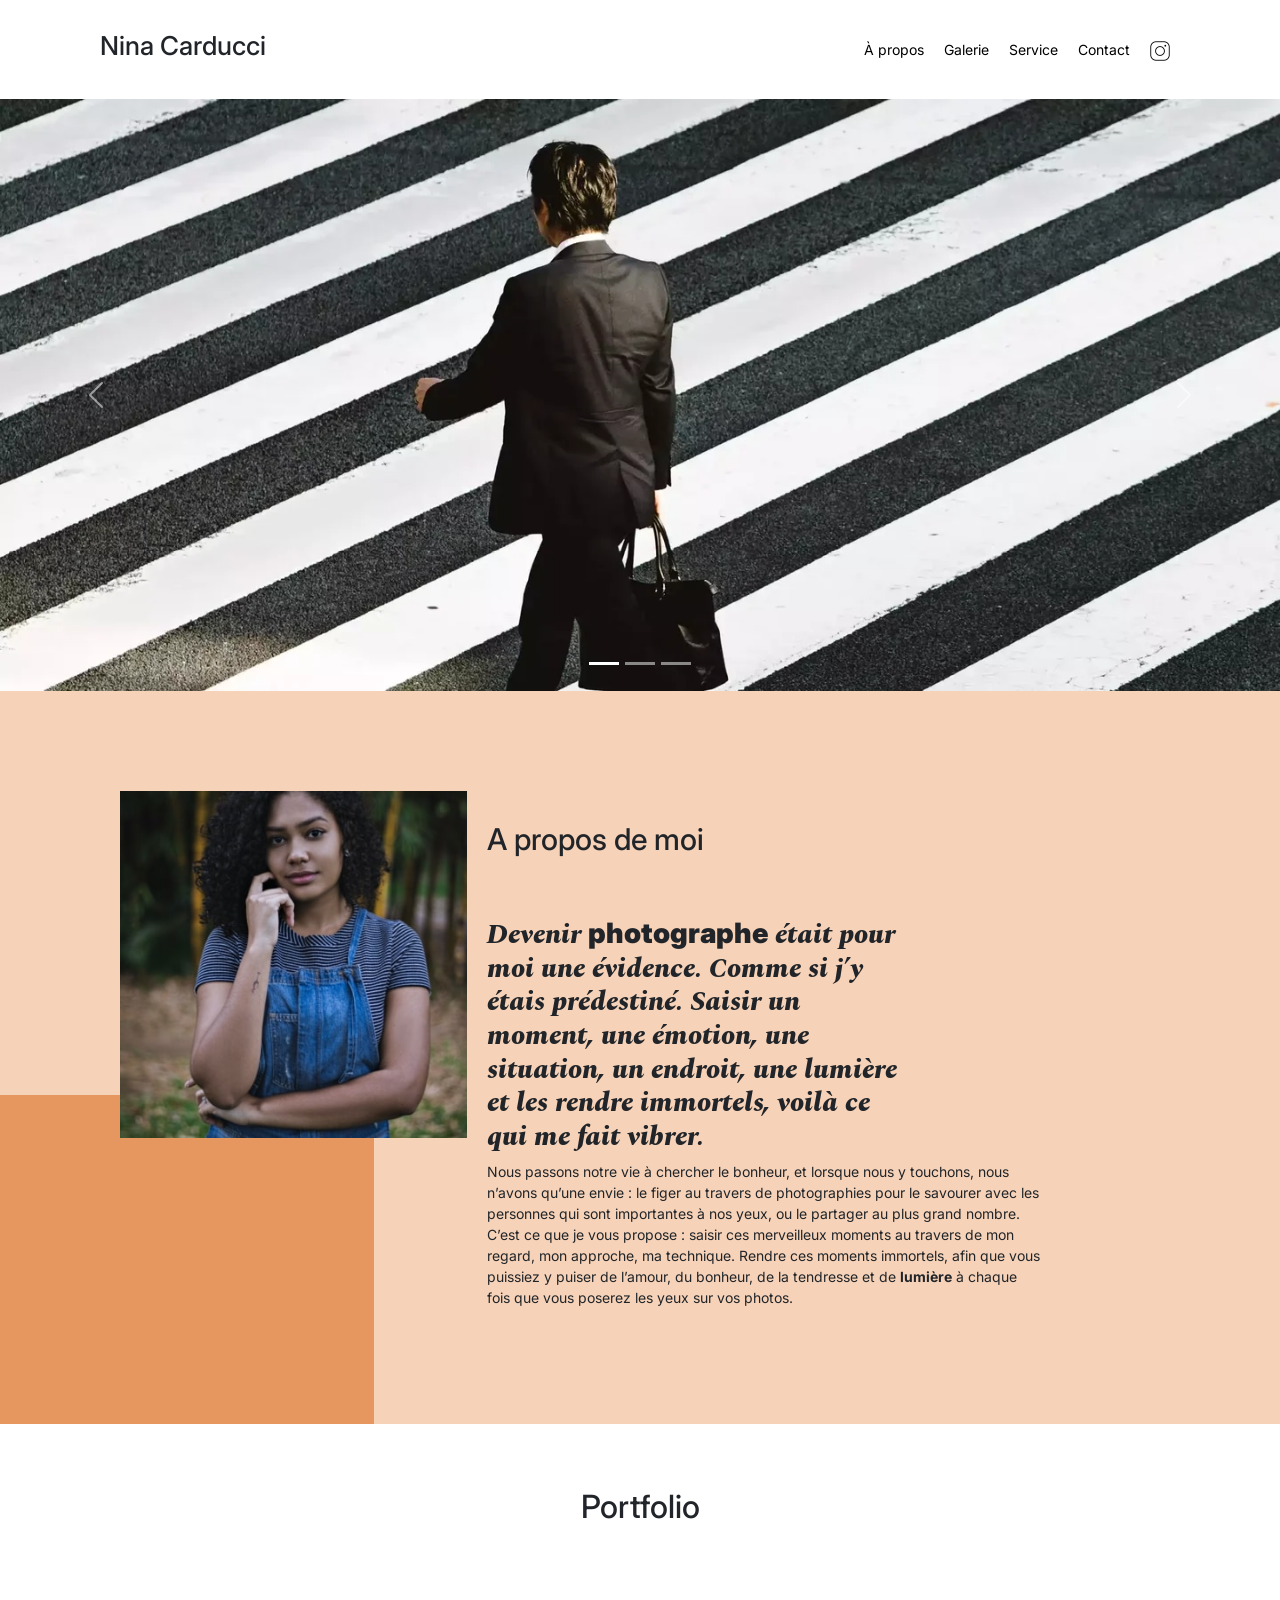
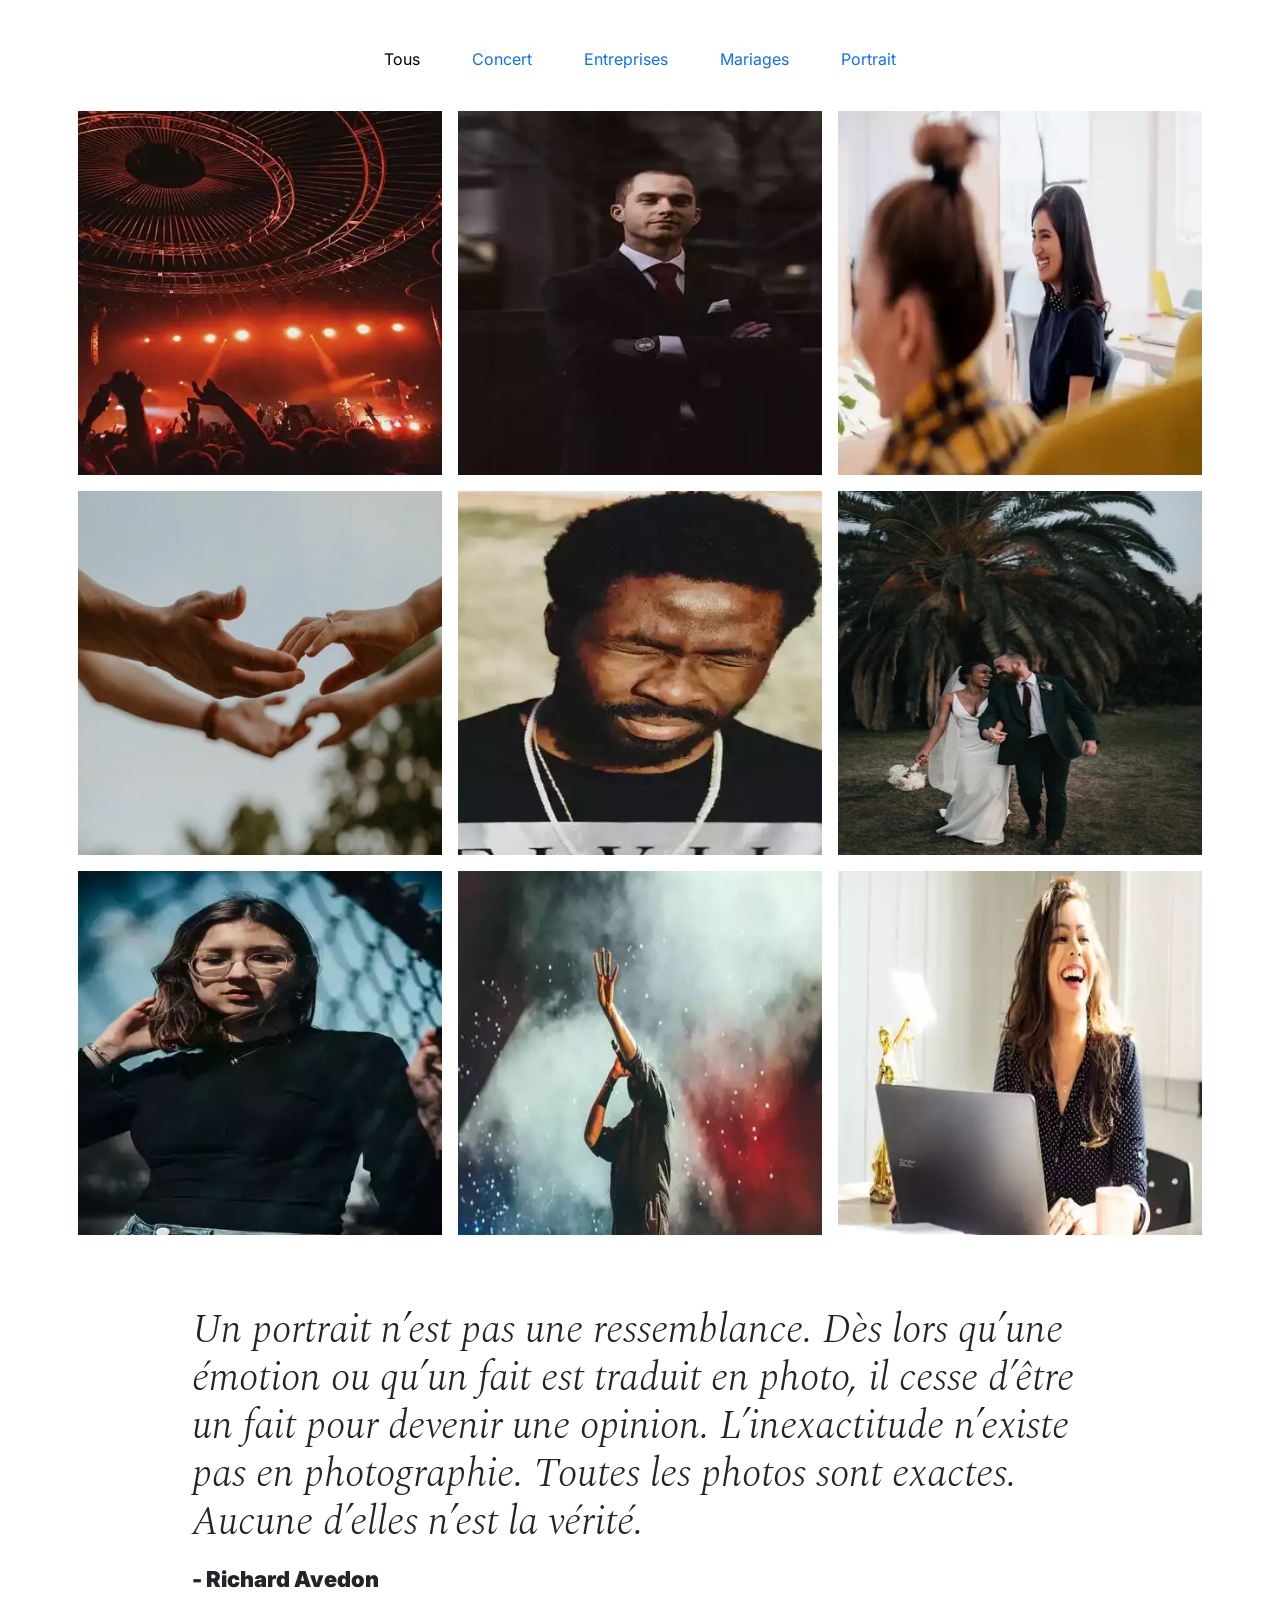
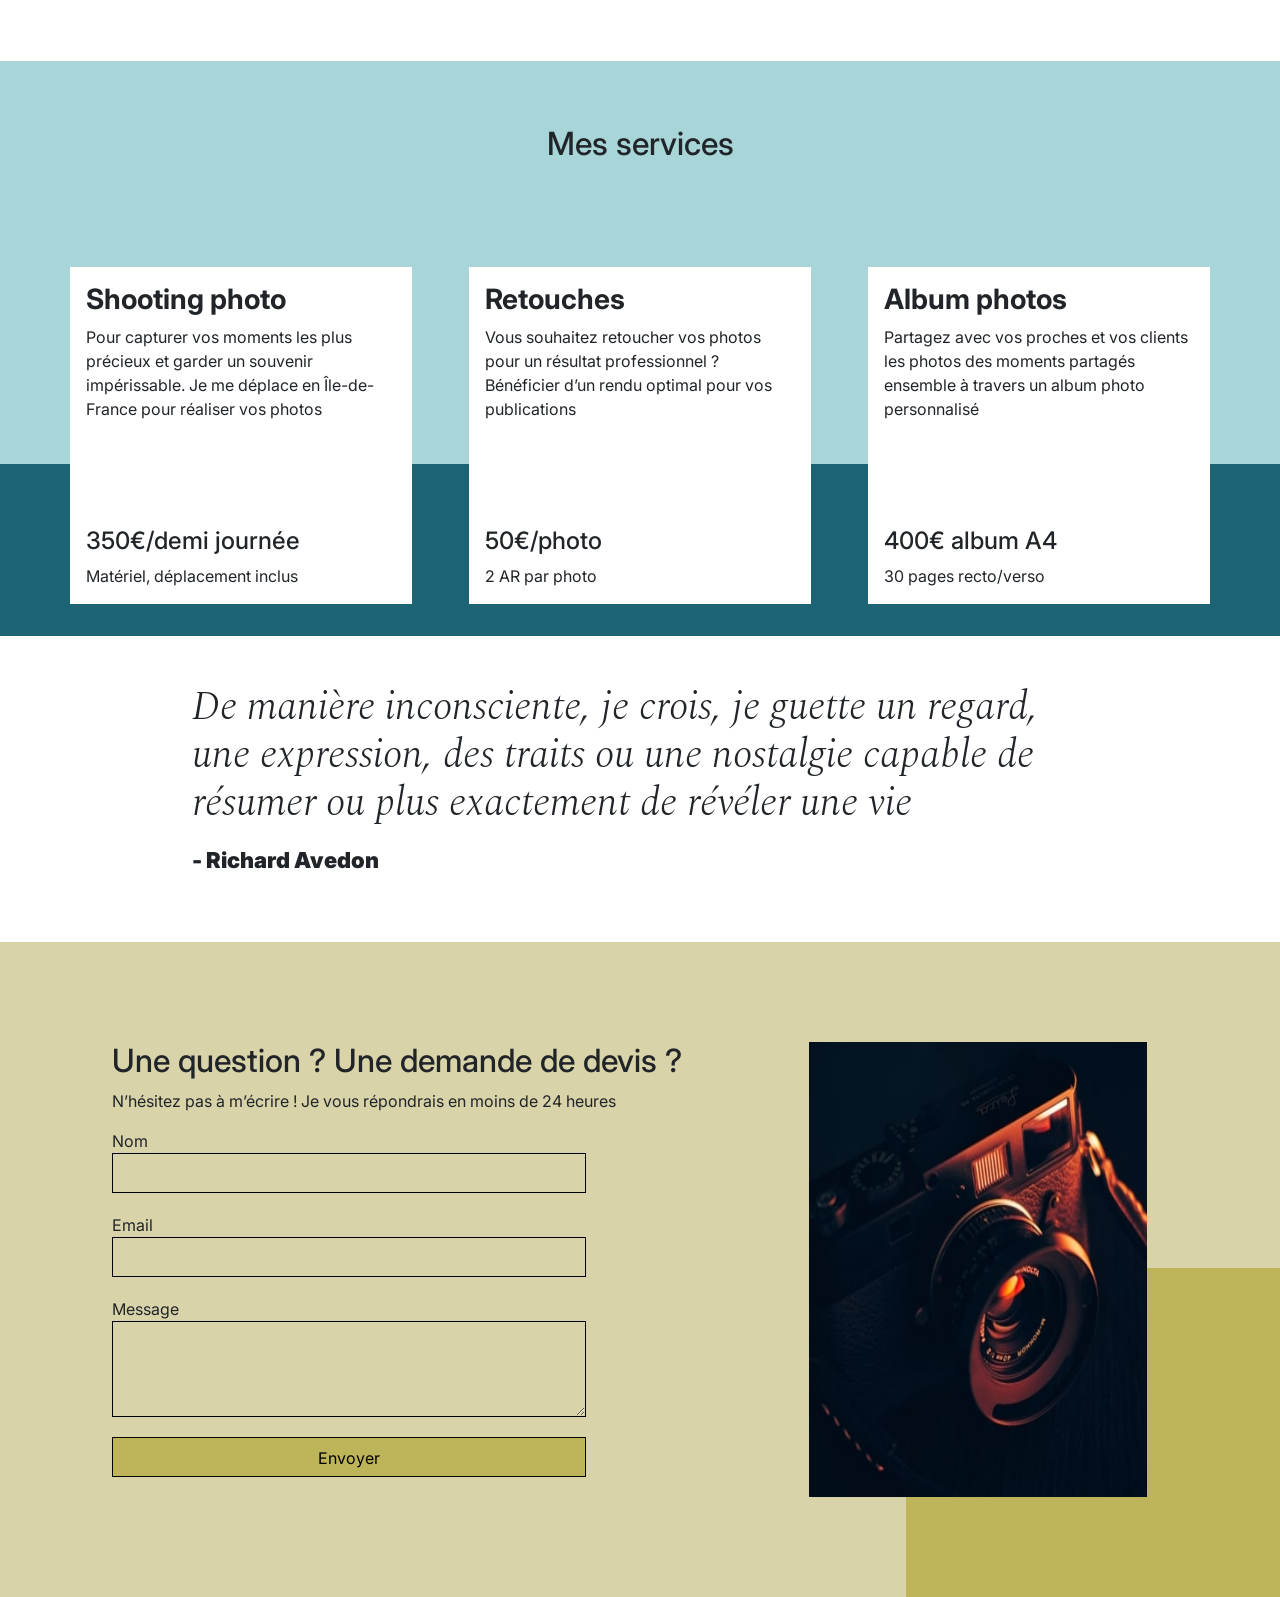
==== index.html @ 8c06a75e "test 3" ====
<!DOCTYPE html>
<html lang="fr">
	<head>
		<meta name="viewport" content="width=device-width, initial-scale=1.0">
		<link rel="stylesheet" href="./assets/bootstrap/bootstrap.css">
		<link rel="stylesheet" href="./assets/style.css">
		<link rel="preconnect" href="https://fonts.googleapis.com">
		<link rel="preconnect" href="https://fonts.gstatic.com" crossorigin>
		<link href="https://fonts.googleapis.com/css2?family=Inter&family=Spectral:ital,wght@0,400;1,300;1,400;1,800&display=swap" rel="stylesheet">
		<meta charset="UTF-8">
		<script src="./assets/bootstrap/bootstrap.bundle.js"></script>
		<script src="https://code.jquery.com/jquery-3.4.1.min.js" integrity="sha256-CSXorXvZcTkaix6Yvo6HppcZGetbYMGWSFlBw8HfCJo=" crossorigin="anonymous"></script>
		<script src="./assets/maugallery.js"></script>
		<script src="./assets/scripts.js"></script>
		<title>Nina Carducci</title>
	
		<!-- Ajout des informations d'adresse et de téléphone en tant que méta-informations -->
		<meta name="description" content="Nina Carducci - Photographe professionnelle capturant les moments précieux avec passion et créativité. Contactez-nous pour des séances photo uniques et mémorables.">
		<meta name="address" content="68 avenue Alsace-Lorraine, 33200 Bordeaux">
		<meta name="telephone" content="05 56 67 78 89">
		<meta name="availability" content="Du lundi au vendredi de 10h à 19h">
	</head>
	
<body>
<header>
	<div class="top-header">
		<h1 class="name">Nina Carducci</h1>
		<!-- PASSER DE H3 A UN H1 EN AJOUTANT PHOTOGRAPHIE -->
		<div class="nav">   
			<ul>
				<li><a href="#about">À propos</a></li>
				<li><a href="#gallery">Galerie</a></li>
				<li><a href="#services">Service</a></li>
				<li><a href="#contact">Contact</a></li>
				<li><a class="social-link" href="https://www.instagram.com/ninacarducci.photo/?hl=fr" target="_blank"><img src="assets/images/instagram.png" alt="Icône Instagram"></a></li>	  
			</ul>
		</div>
	</div>
	<div id="header">
		<!-- Utilisation de l'attribut loading="lazy" pour le chargement différé des images -->
		<div id="carouselExampleIndicators" class="carousel slide" data-bs-ride="carousel">
			<div class="carousel-indicators">
				<button type="button" data-bs-target="#carouselExampleIndicators" data-bs-slide-to="0" class="active" aria-current="true" aria-label="Slide 1"></button>
				<button type="button" data-bs-target="#carouselExampleIndicators" data-bs-slide-to="1" aria-label="Slide 2"></button>
				<button type="button" data-bs-target="#carouselExampleIndicators" data-bs-slide-to="2" aria-label="Slide 3"></button>
			</div>
			<div class="carousel-inner">
				<div class="carousel-item active">
					<!-- Ajout de la description "HOMME D'AFFAIRE" pour l'attribut alt -->
					<img src="./assets/images/slider/ryoji-iwata-wUZjnOv7t0g-unsplash-min.webp" class="d-block w-100" alt="HOMME D'AFFAIRE" loading="lazy" style="width: 100%; height: auto;">
				</div>
				<div class="carousel-item">
					<!-- Ajout de la description "SUPPORTER" pour l'attribut alt -->
					<img src="./assets/images/slider/nicholas-green-nPz8akkUmDI-unsplash-min.webp" class="d-block w-100" alt="SUPPORTER" loading="lazy">
				</div>
				<div class="carousel-item">
					<!-- Ajout de la description "MARIAGE" pour l'attribut alt -->
					<img src="./assets/images/slider/edward-cisneros-3_h6-1NPDGw-unsplash-min.webp" class="d-block w-100" alt="MARIAGE" loading="lazy">
				</div>
			</div>
			<button class="carousel-control-prev" type="button" data-bs-target="#carouselExampleIndicators" data-bs-slide="prev">
				<span class="carousel-control-prev-icon" aria-hidden="true"></span>
				<span class="visually-hidden">Previous</span>
			</button>
			<button class="carousel-control-next" type="button" data-bs-target="#carouselExampleIndicators" data-bs-slide="next">
				<span class="carousel-control-next-icon" aria-hidden="true"></span>
				<span class="visually-hidden">Next</span>
			</button>
		</div>
	</div>
</header>
<main>
	<div id="about">
		<div class="picture left">
			<img src="./assets/images/nina.jpg" alt="nina" style="width: 100%; height: auto;">

		</div>
		<div id="about-me">
			<!-- Titre de section mis à jour de H3 à H2 -->
			<h2 class="about-me__title">A propos de moi</h2>
			<h3 class="about-me__introduction">Devenir <strong>photographe</strong> était pour moi une évidence. Comme si j’y étais prédestiné. Saisir un moment, une émotion, une situation, un endroit, une lumière et les rendre immortels, voilà ce qui me fait vibrer.</h3>
			<!-- Paragraphe principal avec ajout de balises <strong> -->
			<p>Nous passons notre vie à chercher le bonheur, et lorsque nous y touchons, nous n’avons qu’une envie : le figer au travers de photographies pour le savourer avec les personnes qui sont importantes à nos yeux, ou le partager au plus grand nombre.
				C’est ce que je vous propose : saisir ces merveilleux moments au travers de mon regard, mon approche, ma technique. Rendre ces moments immortels, afin que vous puissiez y puiser de l’amour, du bonheur, de la tendresse et de <strong>lumière</strong> à chaque fois que vous poserez les yeux sur vos photos.</p>
		</div>
	</div>

	<div id="gallery">
		<!-- Mise à jour du titre de section de H3 à H2 -->
		<h2 class="title">Portfolio</h2>

		<div class="container py-3">
			<!-- Utilisation d'une classe spécifique pour cibler la galerie -->
			<div class="gallery" style="display: none">
				<img data-gallery-tag="Concert" class="gallery-item" src="./assets/images/gallery/concerts/aaron-paul-wnX-fXzB6Cw-unsplash-min.webp" alt="Concert" loading="lazy"/>
				<img data-gallery-tag="Entreprises" class="gallery-item" src="./assets/images/gallery/entreprise/ali-morshedlou-WMD64tMfc4k-unsplash-min.webp" alt="Homme d'affaire" loading="lazy"/>
				<img data-gallery-tag="Entreprises" class="gallery-item" src="./assets/images/gallery/entreprise/jason-goodman-tHO1_OuKbg0-unsplash-min.webp" alt="Secrétaire" loading="lazy"/>
				<img data-gallery-tag="Mariages" class="gallery-item" src="./assets/images/gallery/mariage/hannah-busing-RvF2R_qMpRk-unsplash.webp" alt="Voeux de mariage" loading="lazy"/>
				<img data-gallery-tag="Portrait" class="gallery-item" src="./assets/images/gallery/portraits/ade-tunji-rVkhWWZFAtQ-unsplash-min-min.webp" alt="Portrait" loading="lazy"/>
				<img data-gallery-tag="Mariages" class="gallery-item" src="./assets/images/gallery/mariage/jakob-owens-SiniLJkXhMc-unsplash.webp" alt="Bouquet de mariage" loading="lazy"/>
				<img data-gallery-tag="Portrait" class="gallery-item" src="./assets/images/gallery/portraits/nino-van-prattenburg-443cl1uR_8-unsplash-min-min.webp" alt="Portrait femme" loading="lazy">
				<img data-gallery-tag="Concert" class="gallery-item" src="./assets/images/gallery/concerts/austin-neill-hgO1wFPXl3I-unsplash-min.webp" alt="Artiste en concert" loading="lazy"/>
				<img data-gallery-tag="Entreprises" class="gallery-item" src="./assets/images/gallery/entreprise/mateus-campos-felipe-Fsgzm8N0hIY-unsplash-min.webp" alt="Assitante d'entreprise" loading="lazy"/>
			</div>
		</div>
	</div>
	<div class="quote">
		<figure>
			<blockquote>
				<!-- Ajout de balises <strong> autour des mots pertinents -->
				<h1 class="quote__text">Un portrait n’est pas une ressemblance. Dès lors qu’une émotion ou qu’un fait est traduit en photo, il cesse d’être un fait pour devenir une opinion. L’inexactitude n’existe pas en photographie. Toutes les photos sont exactes. Aucune d’elles n’est la vérité.</h1>
			</blockquote>
			<figcaption class="quote__author"><strong>- Richard Avedon</strong></figcaption>
		</figure>
	</div>

	<div id="services">
		<!-- Mise à jour du titre de section de H3 à H2 -->
		<h2 class="title">Mes services</h2>
		<div class="container">
			<div class="service">
				<div class="service__description">
					<!-- Ajout de balises <strong> autour des mots pertinents -->
					<h3><strong>Shooting photo</strong></h3>
					<p>Pour capturer vos moments les plus précieux et garder un souvenir impérissable. Je me déplace en Île-de-France pour réaliser vos photos</p>
				</div>
				<div class="service__price">
					<h4>350€/demi journée</h4>
					<span>Matériel, déplacement inclus</span>
				</div>
			</div>
			<div class="service">
				<div class="service__description">
					<!-- Ajout de balises <strong> autour des mots pertinents -->
					<h3><strong>Retouches</strong></h3>
					<p>Vous souhaitez retoucher vos photos pour un résultat professionnel ? Bénéficier d’un rendu optimal pour vos publications</p>
				</div>
				<div class="service__price">
					<h4>50€/photo</h4>
					<span>2 AR par photo</span>
				</div>
			</div>
			<div class="service">
				<div class="service__description">
					<!-- Ajout de balises <strong> autour des mots pertinents -->
					<h3><strong>Album photos</strong></h3>
					<p>Partagez avec vos proches et vos clients les photos des moments partagés ensemble à travers un album photo personnalisé</p>
				</div>
				<div class="service__price">
					<h4>400€ album A4</h4>
					<span>30 pages recto/verso</span>
				</div>
			</div>
		</div>
	</div>

	<div class="quote">
		<figure>
			<blockquote>
				<!-- Ajout de balises <strong> autour des mots pertinents -->
				<h1 class="quote__text">De manière inconsciente, je crois, je guette un regard, une expression, des traits ou une nostalgie capable de résumer ou plus exactement de révéler une vie</h1>
			</blockquote>
			<figcaption class="quote__author"><strong>- Richard Avedon</strong></figcaption>
		</figure>
	</div>
</main>
<footer id="contact">
    <div class="container">
        <div class="form-container">
            <h2>Une question ? Une demande de devis ?</h2>
            <p> N’hésitez pas à m’écrire ! Je vous répondrais en moins de 24 heures</p>
            <form action="" method="post">
				<label for="nom">Nom</label>
				<input type="text" id="nom" name="nom">
				
                <label for="email">Email</label>
                <input type="email" name="email" id="email">
                <label for="message">Message</label>
                <textarea name="message" id="message" cols="30" rows="10"></textarea>
                <input type="submit" value="Envoyer"/>
            </form>
        </div>
		<div class="picture right">
			<!-- Ajout de l'attribut alt pour une meilleure accessibilité -->
			<img src="./assets/images/camera.jpg" loading="lazy" alt="Illustration d'une caméra">
		</div>
		
    </div>
</footer>
</body>
</html>
---- assets/style.css ----
body {
	max-width: 1920px;
	margin: auto;
}
* {
	font-family: 'Inter';
	font-style: normal;
}
.top-header {
	background-color: white;
	position: sticky;
	top:0;
	z-index: 1000;
	display: flex;
	justify-content: space-between;
	padding-inline: 100px;
	padding-block: 30px;
	align-items: center;
}

.top-header .name {
	font-size: 26px;
}
.d-block.w-100 {
	max-width: 1440px;
	height: 666px;
}
.nav ul {
	display: flex;
	list-style-type: none;
	font-size: 14px;
	margin-bottom: 0;
}

.nav li {
	padding-inline: 10px;
}

.nav a {
	text-decoration: none;
	color: #000
}

.social-link img {
	width: 100%;
	max-width: 20px;
	height: 20px;
}

#about {
	display: flex;
	background-color: #F6D2B8;
	padding-inline: 100px;
	padding-block: 100px;
	position: relative;
}

.picture.left::before {
	content: ' ';
	background-color: #E5975F;
	width: 374px;
	height: 329px;
	position: absolute;
	bottom: 0;
	left: 0;
	z-index: -1;
}

.picture {
	flex: 1;
	margin: 0 20px;
	z-index: 0;
}
/* //sqdnsdnklsaqzkdf */
.picture img {
	width: 100%;
	max-width: 560px;
	height: 390.9px;
}
#contact img {
	width: 100%;
	max-width: 338px;
	height: 454.4px;
}
#about-me {
	flex: 2
}
.about-me__title {
	margin-top: 1em;
	margin-bottom: 60px;
	font-size: 30px;
}
.about-me__introduction {
	font-family: 'Spectral';
	font-weight: 800;
	font-style: italic;
	width: 60%;
}
#about-me p {
	width: 80%;
	font-size: 14px;
}


.title{
	text-align: center;
	padding-block: 2em;
}
.gallery .nav {
	justify-content: center;
}
/* fsdfsdfdgsvsdvsd */
.nav-pills .nav-link.active, .nav-pills .show > .nav-link {
	color: #000;
	background-color: #fff;
	border-radius:0 ;
}
.item-column {
	position: relative;
	margin-bottom: 0 !important;
	padding: 0;
}
.item-column::after{
	content: "";
	display: block;
	padding-bottom: 100%;

}
.gallery-item {
	position: absolute;
	width: 100%;
	height: 100%;
	object-fit: cover;
	padding: .5em;
}
.mg-prev, .mg-next {
	width: 30px;
	height: 30px;
	border-radius: 00%;
	justify-content: center;
	align-items: center;
	display: flex;
	font-size: 24px;
}

.quote {
	font-family: 'Spectral';
	font-style: italic;
	width: 70%;
	margin: auto;
	padding-block: 3em;
}
.quote__text {
	font-family: Spectral;
	font-style: italic;
	font-weight: 300;

}
.quote__author {
	font-family: Spectral;
	font-weight: 800;
	font-size: 22px;
}

#services {
	margin: auto;
	background-color: #A8D5D8 ;
	position: relative;
}
#services .container::before{
	content: ' ';
	background-color: #1C6474;
	position: absolute;
	width: 100%;
	height: 30%;
	bottom: 0;
	left: 0;
	z-index: 0;
}

#services .container {
	justify-content: space-between;
	display: flex;
	padding : 2em 0;

}

.service {
	background-color: white;
	max-width: 390px;
	width: 30%;
	height: 337px;
	padding: 1em;
	display: flex;
	flex-direction: column;
	justify-content: space-between;
	z-index: 1;
}

#contact {
	margin: auto;
	background-color: #D8D3A8 ;
	position: relative;
	padding-inline: 100px;
	padding-block: 100px;
}

#contact .container {
	display: flex;
}
.picture.right::before {
	content: ' ';
	background-color: #BEB45A;
	width: 374px;
	height: 329px;
	position: absolute;
	bottom: 0;
	right: 0;
	z-index: -1;
}
.form-container {
	flex : 2;

}
form {
	display: flex;
	flex-direction: column;
	width: 70%;
	align-items: flex-start;
}

form input {
	width: 100%;
	background-color: transparent;
	border: solid 1px;
	height: 2.5em;
	margin-bottom: 20px;
}

form textarea {
	width: 100%;
	background-color: transparent;
	border: solid 1px;
	height: 5em;
	line-height: 2.5em;
	font-size: 1.2em;
	margin-bottom: 20px;
}
input[type="submit"] {
	background-color: #BEB45A;
	padding: .5em 1em
}

@media all and (max-width: 1180px) {
	.picture {
		flex : 2;
	}
	#about, #contact .container {
		align-items: center;
	}
	.about-me__title {
		margin-top: 0;
		margin-bottom: 1em;
	}
	#about-me h6, #about-me p {
		width: 100%;
	}
}

@media all and (max-width: 1000px) {
	#about{
		flex-direction: column;

	}
	.picture {
		width: 50%;
	}
	.picture.left::before {
		width: 100%;
		height: 30%;
		position: absolute;
		bottom: auto;
		top: 0;
		left: 0;
		z-index: -1;
	}
	.about-me__title{
		text-align: center;
		margin-top: 1em;
	}
	#services .container {
		flex-direction: column;
	}
	.service {
		width: 100%;
		max-width: 100%;
		height: auto;
		margin: 2em 0
	}
	.service__description{
		margin-bottom: 1em;
	}

	#services .container::before{
		width: 30%;
		height: 100%;
		bottom: 0;
		right: 0;
		left: auto;
		z-index: 0;
	}

	#contact .container {
		flex-direction: column;
	}
	#contact .picture.right {
		margin-top: 1em;
	}
	.picture.right::before {
		width: 100%;
		height: 30%;
		position: absolute;
		bottom: 0;
		right: 0;
		z-index: -1;
	}
}

@media all and (max-width: 650px) {
	.top-header {
		flex-direction: column;
		padding-inline: 0;
	}
	.top-header .nav, .top-header .nav ul {
		width: 100%;
		padding: 0 0 0 0;
	}
	.top-header .nav li {
		flex: 1;
		padding-block: 1em;
		text-align: center;
	}
	.picture.left::before, .picture.right::before {
		height: 150px;
	}
	#services .container {
		align-items: center;
	}
	.service {
		max-width: 90%;
	}
	#about, #contact {
		padding-inline: 2em;
		padding-block: 2em;
	}
	form {
		width: 100%;
	}
	.picture {
		width: 80%;
	}
}
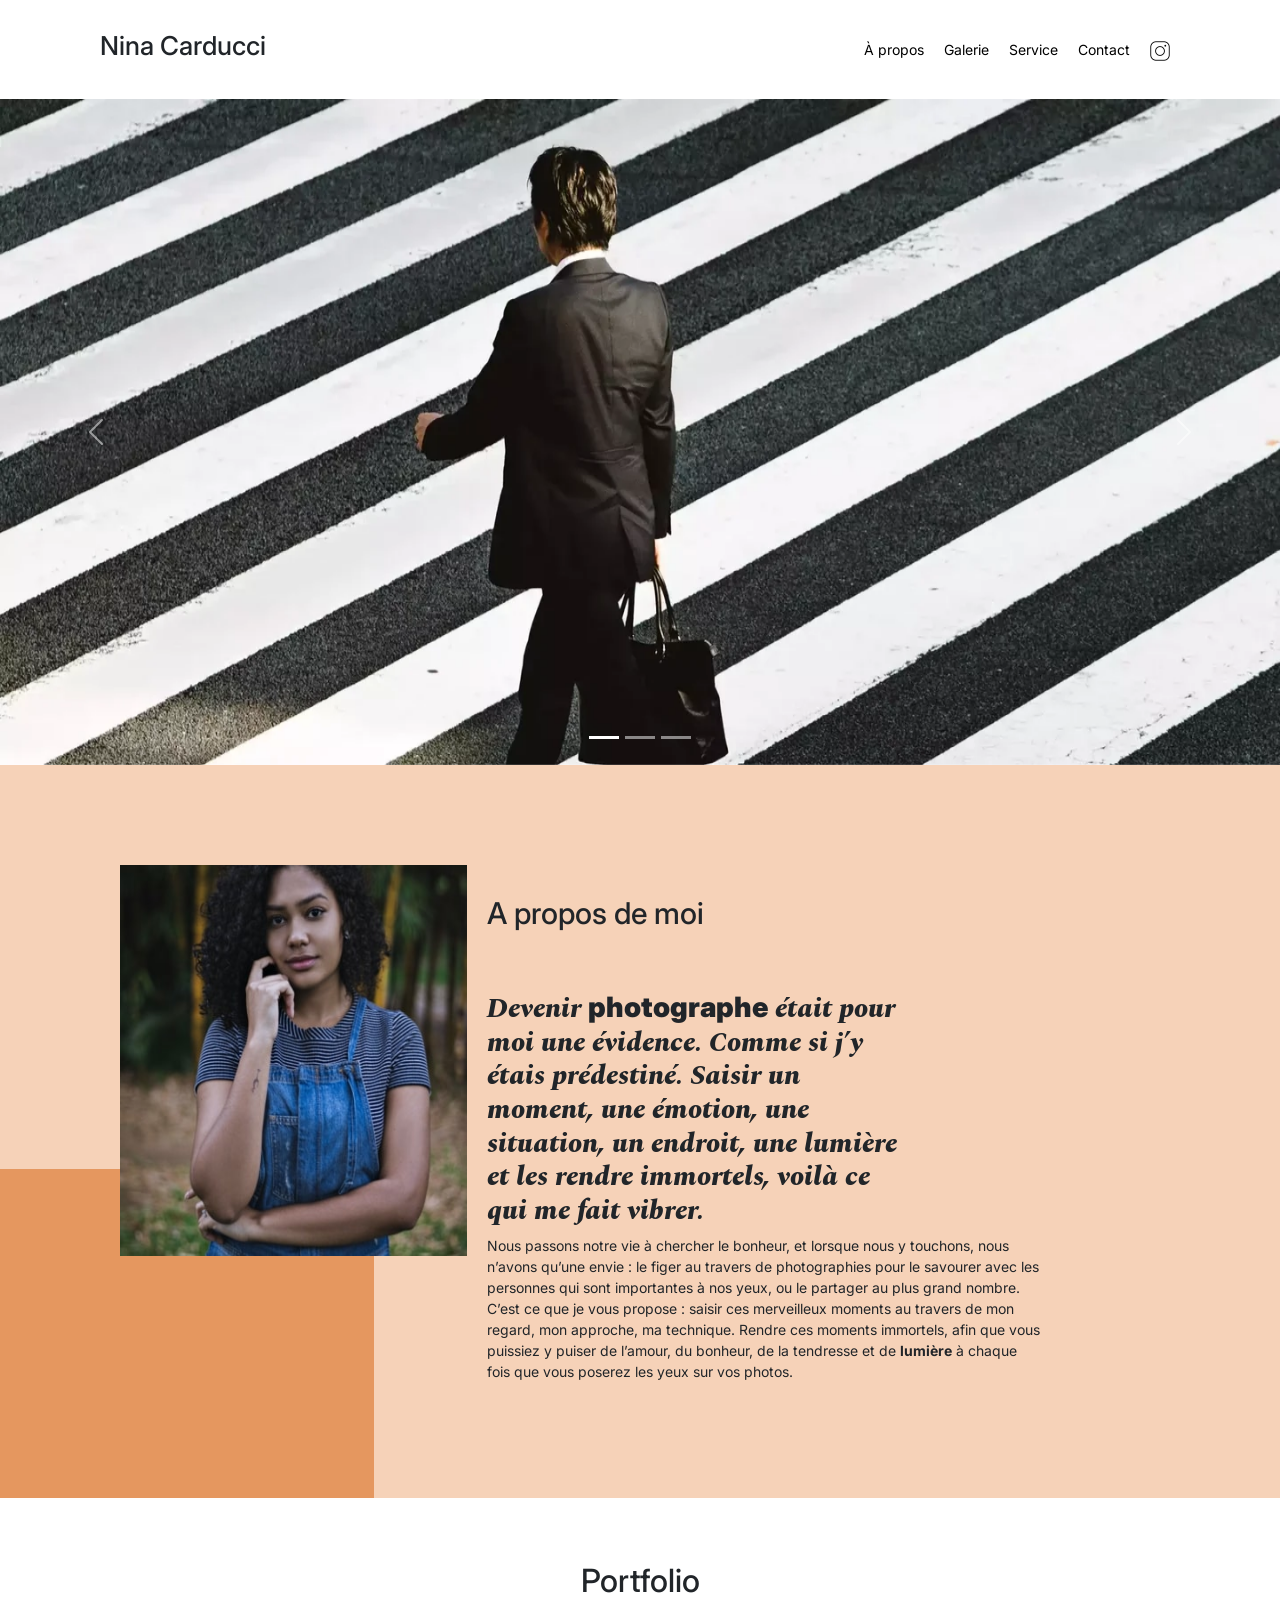
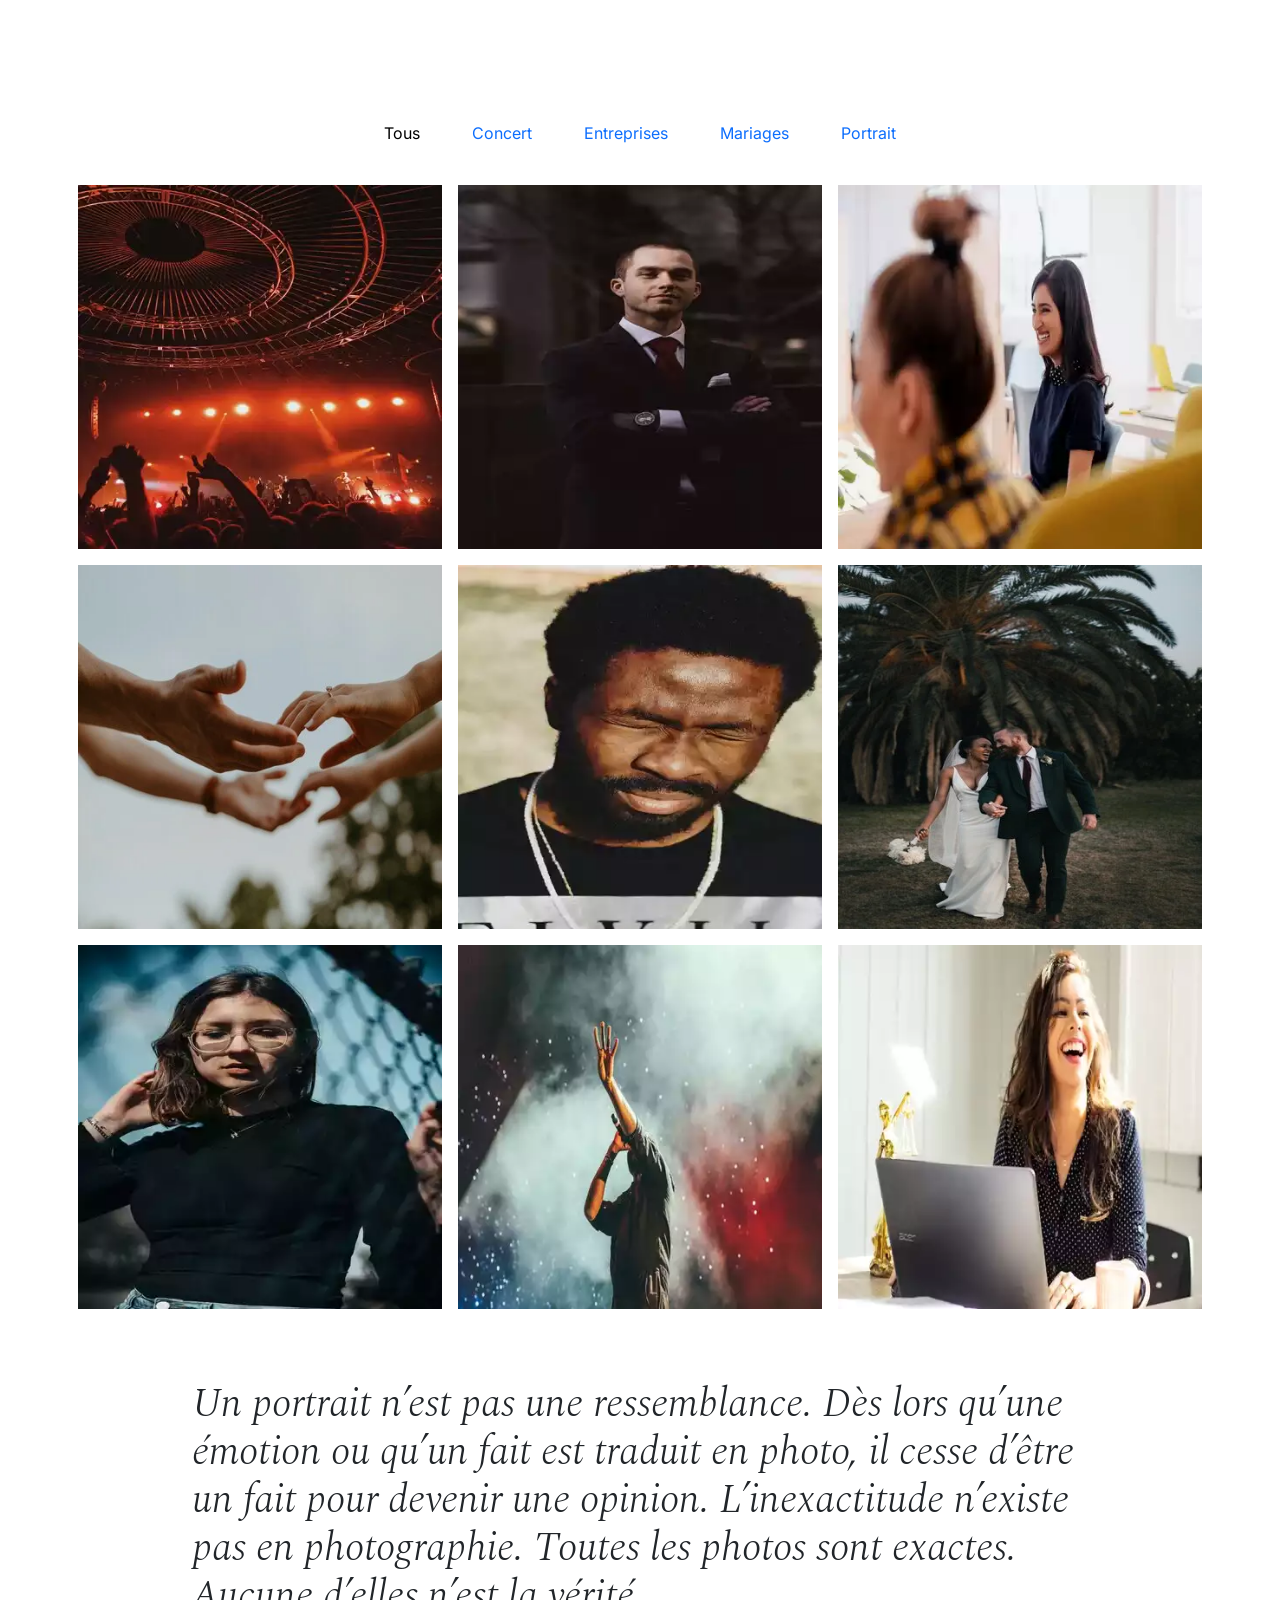
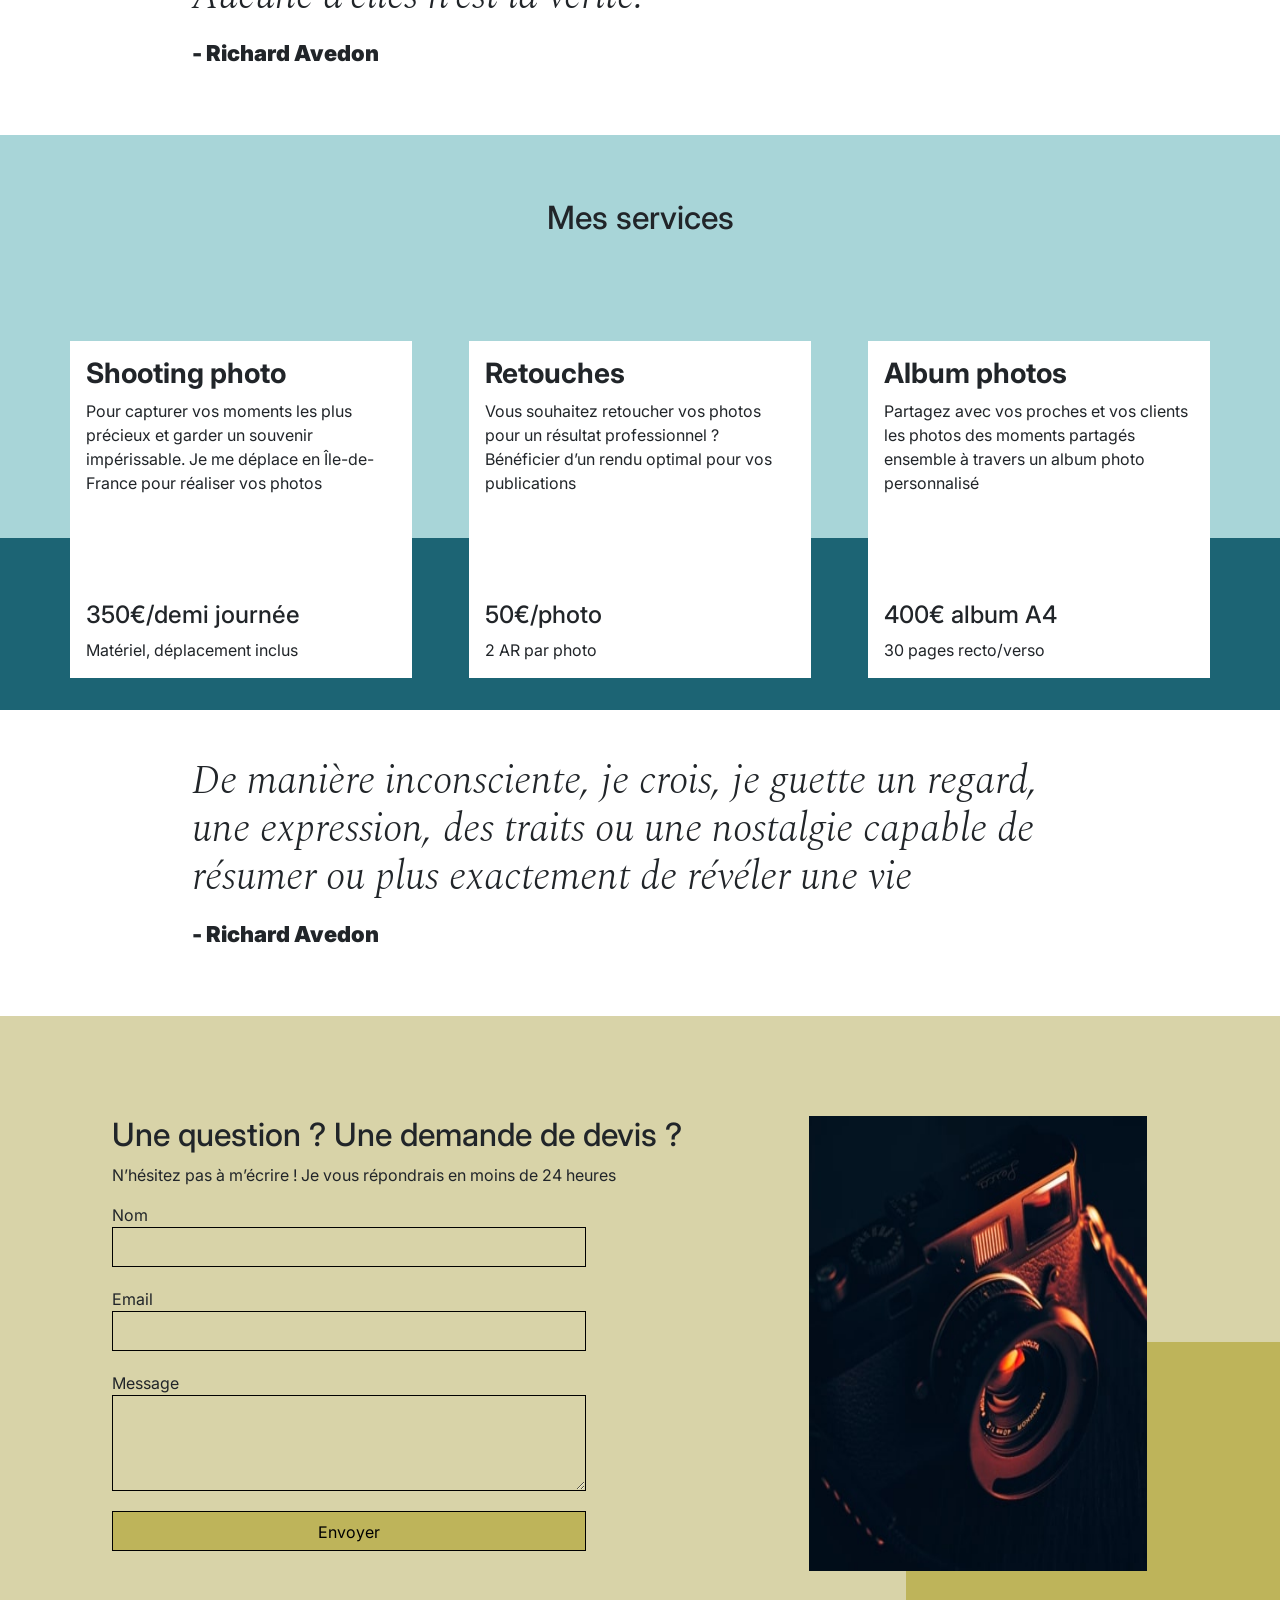
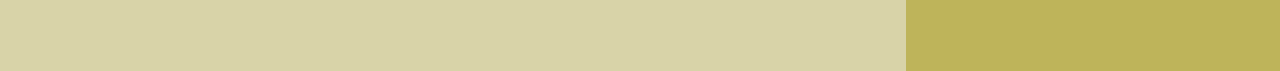
==== commit 95188103: "attente check mentor" ====
--- a/index.html
+++ b/index.html
@@ -47,7 +47,7 @@
 			<div class="carousel-inner">
 				<div class="carousel-item active">
 					<!-- Ajout de la description "HOMME D'AFFAIRE" pour l'attribut alt -->
-					<img src="./assets/images/slider/ryoji-iwata-wUZjnOv7t0g-unsplash-min.webp" class="d-block w-100" alt="HOMME D'AFFAIRE" loading="lazy" style="width: 100%; height: auto;">
+					<img src="./assets/images/slider/ryoji-iwata-wUZjnOv7t0g-unsplash-min.webp" class="d-block w-100" alt="HOMME D'AFFAIRE" loading="lazy">
 				</div>
 				<div class="carousel-item">
 					<!-- Ajout de la description "SUPPORTER" pour l'attribut alt -->
@@ -72,8 +72,7 @@
 <main>
 	<div id="about">
 		<div class="picture left">
-			<img src="./assets/images/nina.jpg" alt="nina" style="width: 100%; height: auto;">
-
+			<img src="./assets/images/nina.jpg" alt="nina">
 		</div>
 		<div id="about-me">
 			<!-- Titre de section mis à jour de H3 à H2 -->
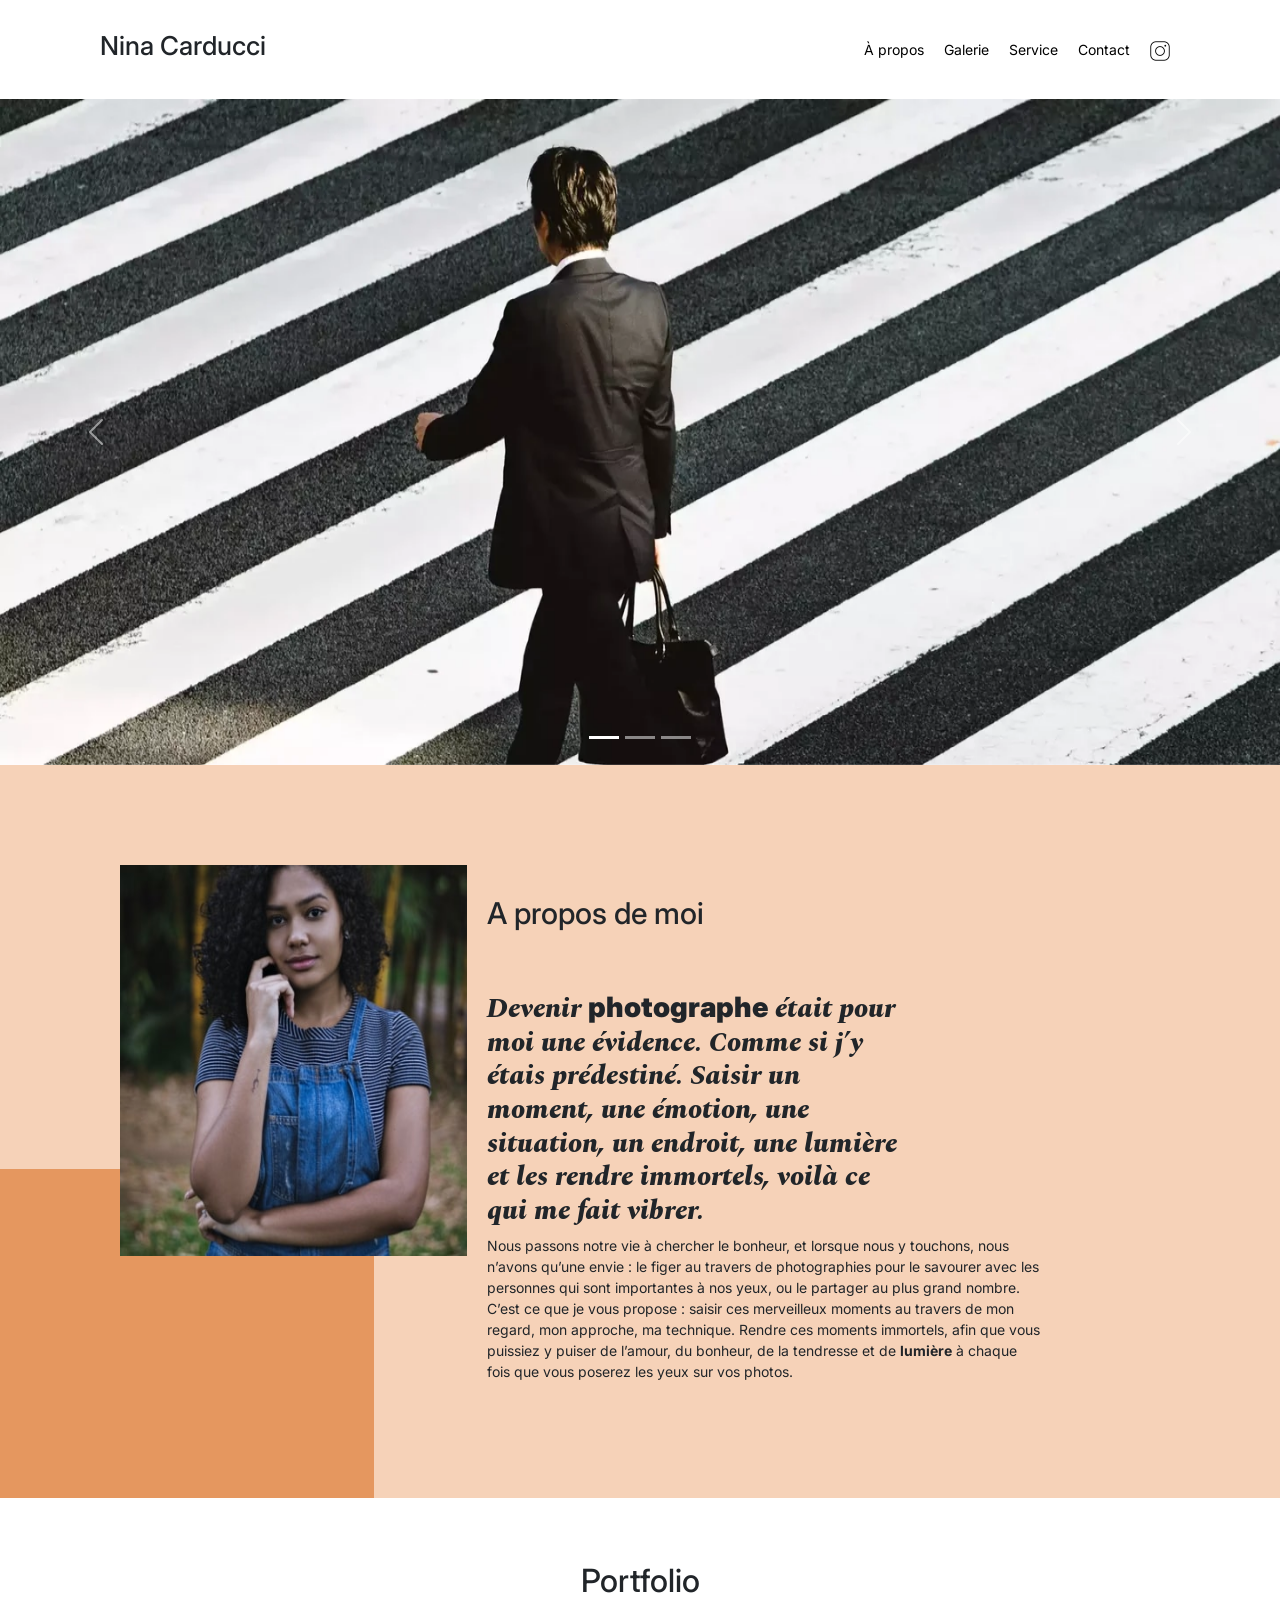
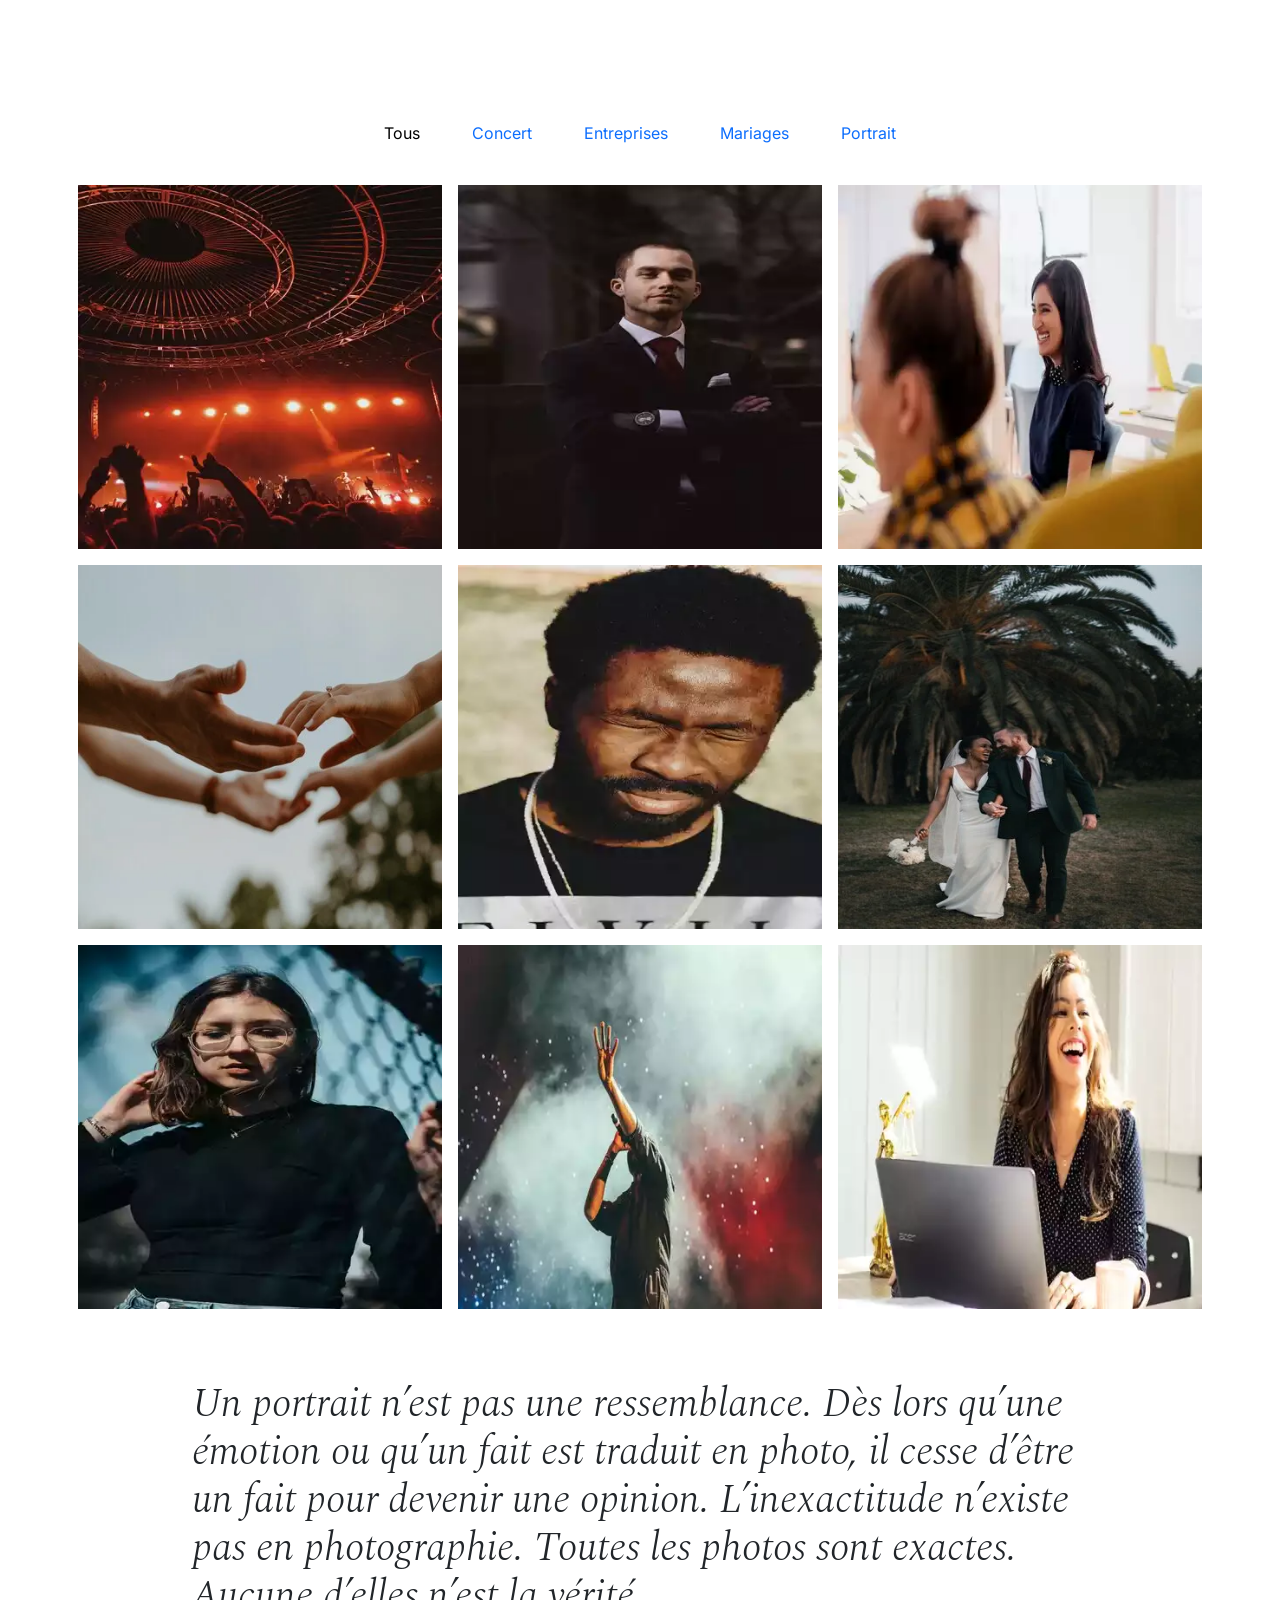
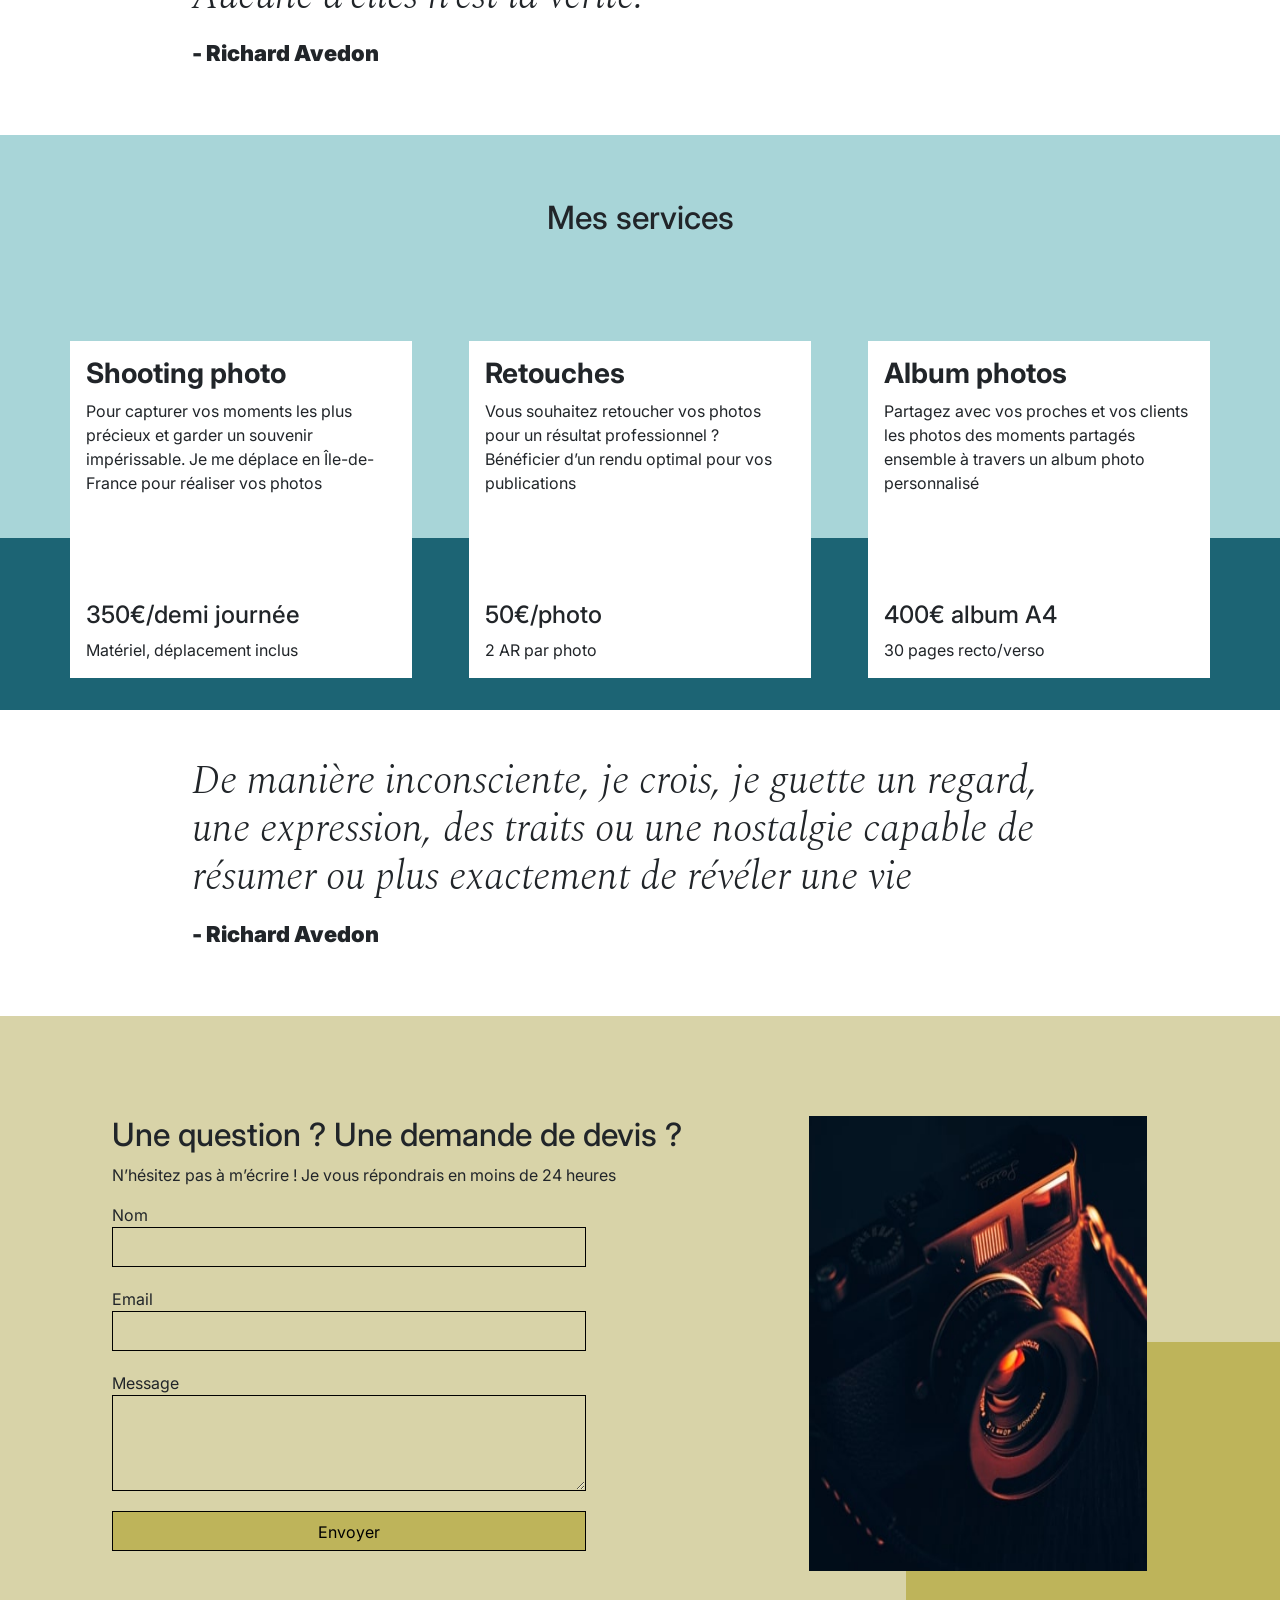
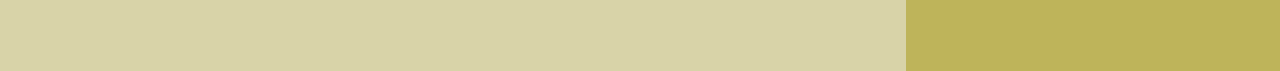
==== commit 06e6843d: "ajout comentaire" ====
--- a/index.html
+++ b/index.html
@@ -1,5 +1,6 @@
 <!DOCTYPE html>
 <html lang="fr">
+	 <!-- ajout language -->
 	<head>
 		<meta name="viewport" content="width=device-width, initial-scale=1.0">
 		<link rel="stylesheet" href="./assets/bootstrap/bootstrap.css">
@@ -23,7 +24,9 @@
 	
 <body>
 <header>
+	<!-- ajout header  -->
 	<div class="top-header">
+		<!-- modification de h3 à h1 -->
 		<h1 class="name">Nina Carducci</h1>
 		<!-- PASSER DE H3 A UN H1 EN AJOUTANT PHOTOGRAPHIE -->
 		<div class="nav">   
@@ -32,7 +35,8 @@
 				<li><a href="#gallery">Galerie</a></li>
 				<li><a href="#services">Service</a></li>
 				<li><a href="#contact">Contact</a></li>
-				<li><a class="social-link" href="https://www.instagram.com/ninacarducci.photo/?hl=fr" target="_blank"><img src="assets/images/instagram.png" alt="Icône Instagram"></a></li>	  
+				<li><a class="social-link" href="https://www.instagram.com/ninacarducci.photo/?hl=fr" target="_blank"><img src="assets/images/instagram.png" alt="Icône Instagram"></a></li>
+				<!-- ajout alt 	   -->
 			</ul>
 		</div>
 	</div>
@@ -47,14 +51,17 @@
 			<div class="carousel-inner">
 				<div class="carousel-item active">
 					<!-- Ajout de la description "HOMME D'AFFAIRE" pour l'attribut alt -->
+					<!-- modification niveau poids img en min.webp -->
 					<img src="./assets/images/slider/ryoji-iwata-wUZjnOv7t0g-unsplash-min.webp" class="d-block w-100" alt="HOMME D'AFFAIRE" loading="lazy">
 				</div>
 				<div class="carousel-item">
 					<!-- Ajout de la description "SUPPORTER" pour l'attribut alt -->
+					<!-- modification niveau poids img en min.webp -->
 					<img src="./assets/images/slider/nicholas-green-nPz8akkUmDI-unsplash-min.webp" class="d-block w-100" alt="SUPPORTER" loading="lazy">
 				</div>
 				<div class="carousel-item">
 					<!-- Ajout de la description "MARIAGE" pour l'attribut alt -->
+					<!-- modification niveau poids img en min.webp -->
 					<img src="./assets/images/slider/edward-cisneros-3_h6-1NPDGw-unsplash-min.webp" class="d-block w-100" alt="MARIAGE" loading="lazy">
 				</div>
 			</div>
@@ -69,14 +76,18 @@
 		</div>
 	</div>
 </header>
-<main>
+<main> 
+	<!-- ajout main  -->
 	<div id="about">
 		<div class="picture left">
 			<img src="./assets/images/nina.jpg" alt="nina">
+			<!-- ajout du remplissage alt  -->
+			<!-- modification en jpg  -->
 		</div>
 		<div id="about-me">
 			<!-- Titre de section mis à jour de H3 à H2 -->
 			<h2 class="about-me__title">A propos de moi</h2>
+			<!-- Titre de section mis à jour de H6 à H3 -->
 			<h3 class="about-me__introduction">Devenir <strong>photographe</strong> était pour moi une évidence. Comme si j’y étais prédestiné. Saisir un moment, une émotion, une situation, un endroit, une lumière et les rendre immortels, voilà ce qui me fait vibrer.</h3>
 			<!-- Paragraphe principal avec ajout de balises <strong> -->
 			<p>Nous passons notre vie à chercher le bonheur, et lorsque nous y touchons, nous n’avons qu’une envie : le figer au travers de photographies pour le savourer avec les personnes qui sont importantes à nos yeux, ou le partager au plus grand nombre.
@@ -100,6 +111,9 @@
 				<img data-gallery-tag="Portrait" class="gallery-item" src="./assets/images/gallery/portraits/nino-van-prattenburg-443cl1uR_8-unsplash-min-min.webp" alt="Portrait femme" loading="lazy">
 				<img data-gallery-tag="Concert" class="gallery-item" src="./assets/images/gallery/concerts/austin-neill-hgO1wFPXl3I-unsplash-min.webp" alt="Artiste en concert" loading="lazy"/>
 				<img data-gallery-tag="Entreprises" class="gallery-item" src="./assets/images/gallery/entreprise/mateus-campos-felipe-Fsgzm8N0hIY-unsplash-min.webp" alt="Assitante d'entreprise" loading="lazy"/>
+				<!-- ajout de loading="lazy" -->
+				<!-- ajout du remplissage alt  -->
+				<!-- modification niveau poids img en min.webp -->
 			</div>
 		</div>
 	</div>
@@ -164,14 +178,15 @@
 	</div>
 </main>
 <footer id="contact">
+	<!-- ajout footer  -->
     <div class="container">
         <div class="form-container">
             <h2>Une question ? Une demande de devis ?</h2>
             <p> N’hésitez pas à m’écrire ! Je vous répondrais en moins de 24 heures</p>
             <form action="" method="post">
+				<!-- ajout de for apres label  -->
 				<label for="nom">Nom</label>
 				<input type="text" id="nom" name="nom">
-				
                 <label for="email">Email</label>
                 <input type="email" name="email" id="email">
                 <label for="message">Message</label>
@@ -180,11 +195,31 @@
             </form>
         </div>
 		<div class="picture right">
-			<!-- Ajout de l'attribut alt pour une meilleure accessibilité -->
 			<img src="./assets/images/camera.jpg" loading="lazy" alt="Illustration d'une caméra">
+			<!-- ajout de loading="lazy" -->
+			<!-- ajout du remplissage alt  -->
+			<!-- modification en jpg  -->
 		</div>
 		
     </div>
 </footer>
+<script type="application/ld+json">
+	{
+	  "@context": "https://schema.org/",
+	  "@type": ["LocalBusiness", "Service"],
+	  "image": "./assets/images/profil-600.webp",
+	  "priceRange" : "à partir de 50€",
+	  "address": {
+		"@type": "PostalAddress",
+		"addressLocality": "Bordeaux",
+		"postalCode": "33200",
+		"streetAddress": "68 avenue Alsace-Lorraine"
+	  },
+
+	  "description": "Photographe",
+	  "name": "Nina Carducci",
+	  "telephone": "0556677889"
+	}
+  </script>
 </body>
 </html>
--- a/assets/style.css
+++ b/assets/style.css
@@ -22,7 +22,6 @@
 	font-size: 26px;
 }
 .d-block.w-100 {
-	max-width: 1440px;
 	height: 666px;
 }
 .nav ul {
@@ -100,8 +99,11 @@
 	width: 80%;
 	font-size: 14px;
 }
-
-
+/* erfedfsdfsdfsdefg */
+.img-fluid {
+    width: 100%;
+    height: auto;
+}
 .title{
 	text-align: center;
 	padding-block: 2em;
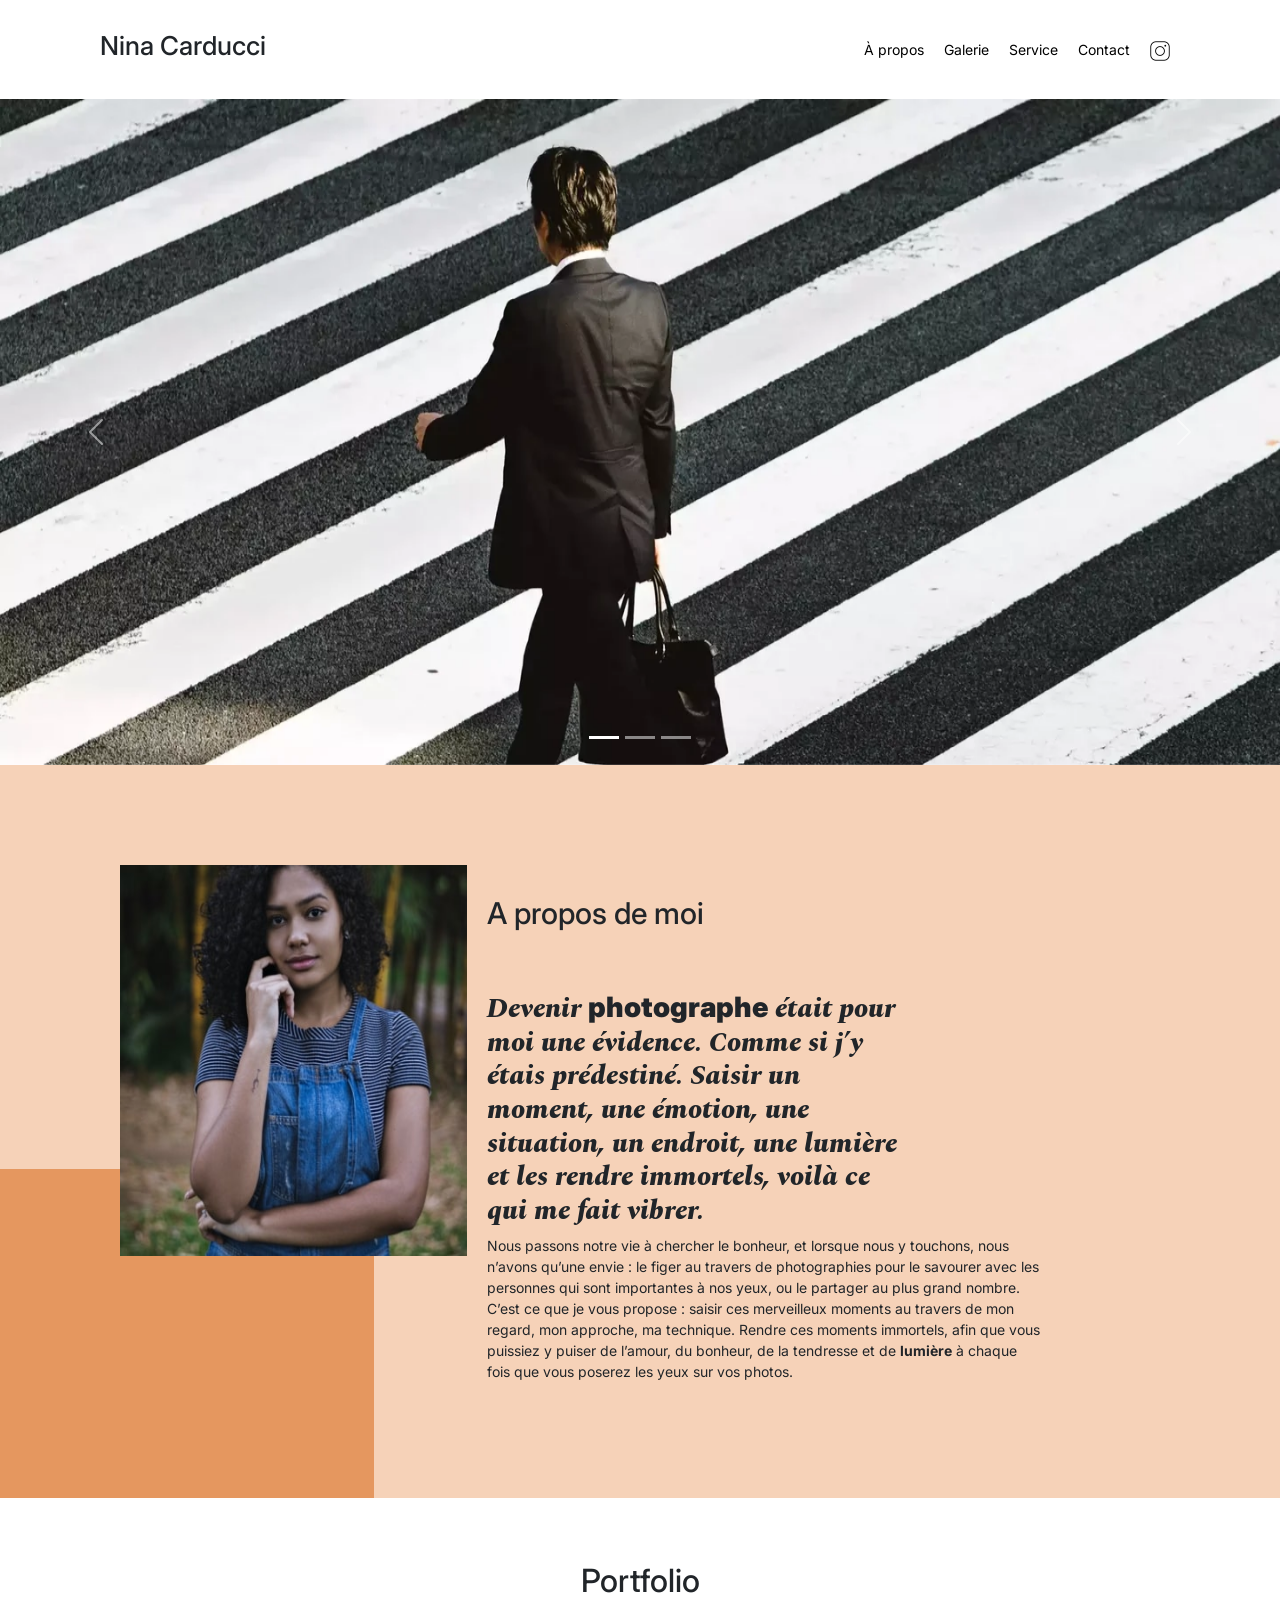
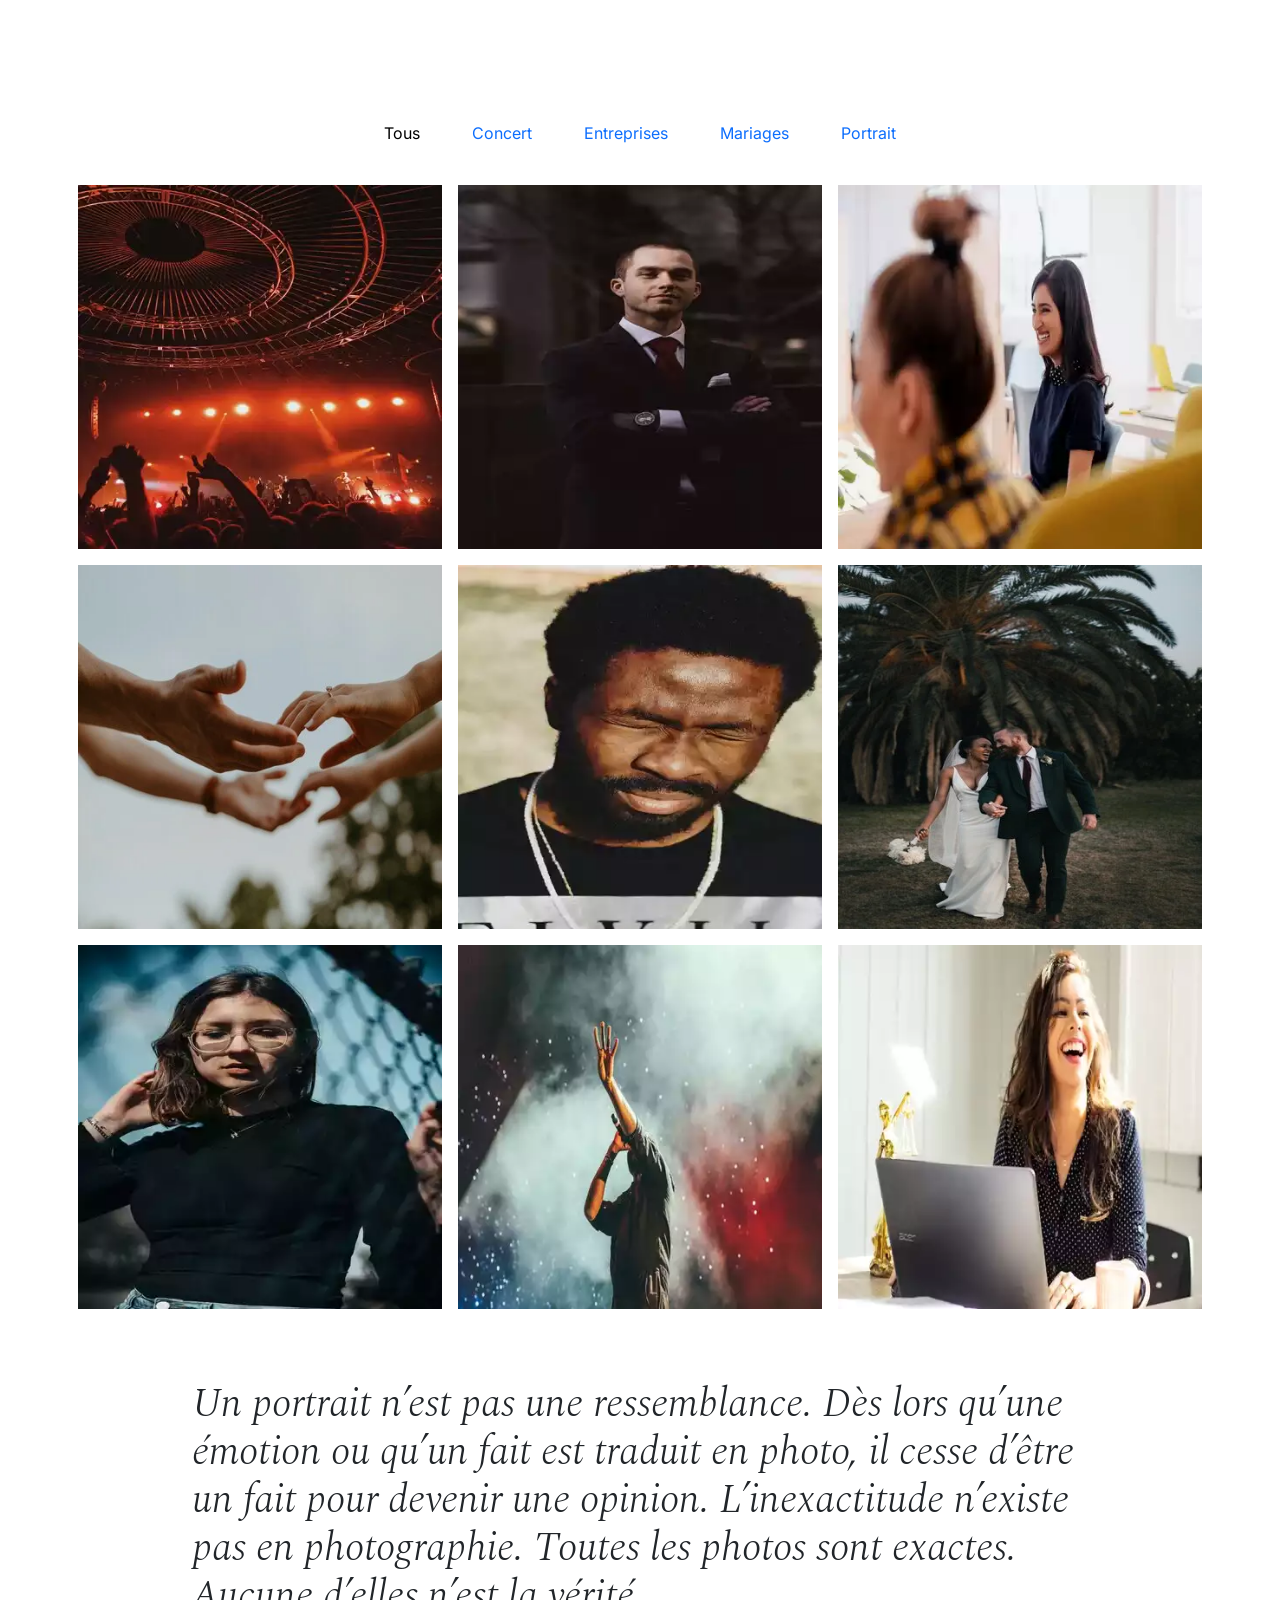
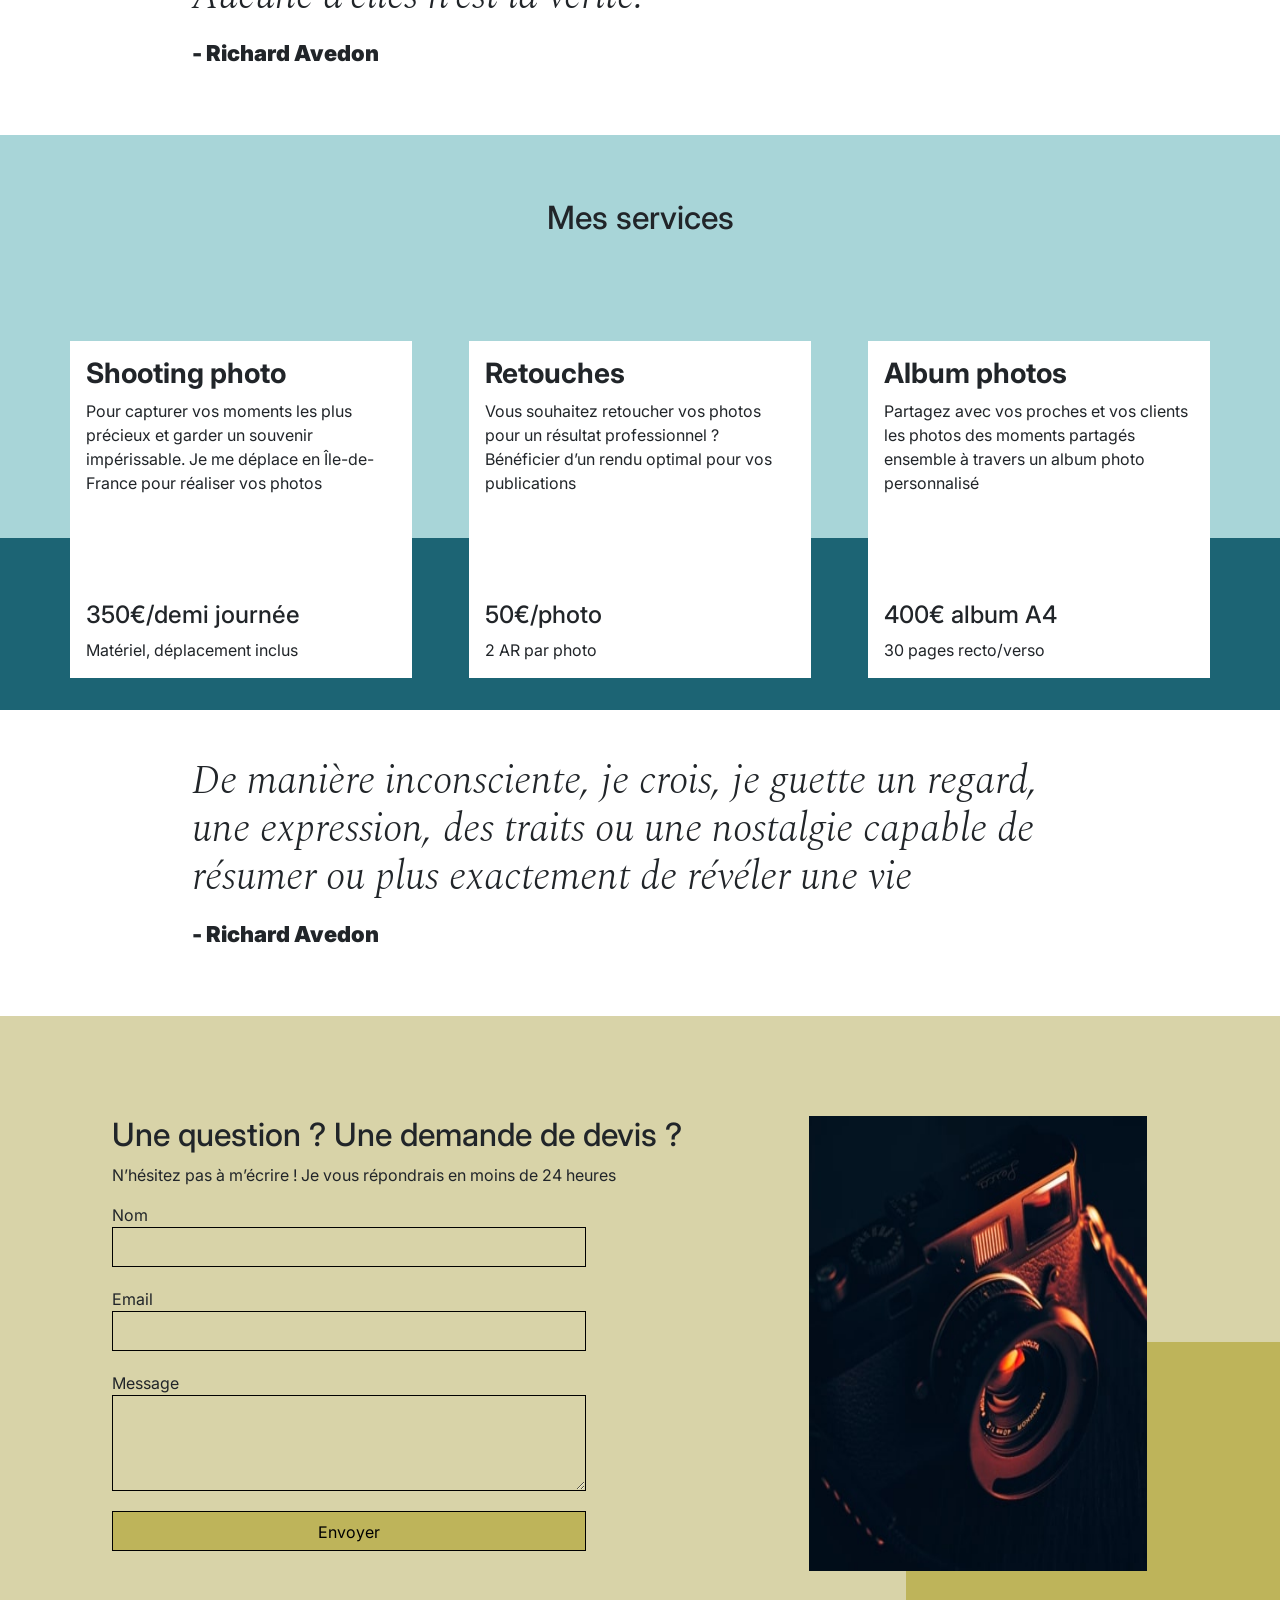
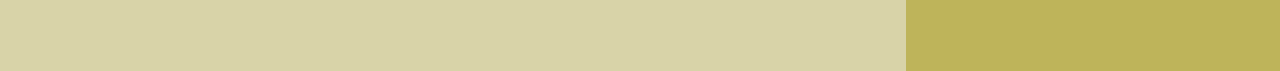
==== commit db8e09f5: "finish Co-authored-by: Bakary COLY <bakarycoly92@gmail.com>" ====
--- a/index.html
+++ b/index.html
@@ -4,15 +4,15 @@
 	<head>
 		<meta name="viewport" content="width=device-width, initial-scale=1.0">
 		<link rel="stylesheet" href="./assets/bootstrap/bootstrap.css">
-		<link rel="stylesheet" href="./assets/style.css">
+		<link rel="stylesheet" href="./assets/style.min.css">
 		<link rel="preconnect" href="https://fonts.googleapis.com">
 		<link rel="preconnect" href="https://fonts.gstatic.com" crossorigin>
 		<link href="https://fonts.googleapis.com/css2?family=Inter&family=Spectral:ital,wght@0,400;1,300;1,400;1,800&display=swap" rel="stylesheet">
 		<meta charset="UTF-8">
 		<script src="./assets/bootstrap/bootstrap.bundle.js"></script>
 		<script src="https://code.jquery.com/jquery-3.4.1.min.js" integrity="sha256-CSXorXvZcTkaix6Yvo6HppcZGetbYMGWSFlBw8HfCJo=" crossorigin="anonymous"></script>
-		<script src="./assets/maugallery.js"></script>
-		<script src="./assets/scripts.js"></script>
+		<script src="./assets/gallery.min.js"></script>
+		<script src="./assets/scripts.min.js"></script>
 		<title>Nina Carducci</title>
 	
 		<!-- Ajout des informations d'adresse et de téléphone en tant que méta-informations -->
@@ -20,6 +20,14 @@
 		<meta name="address" content="68 avenue Alsace-Lorraine, 33200 Bordeaux">
 		<meta name="telephone" content="05 56 67 78 89">
 		<meta name="availability" content="Du lundi au vendredi de 10h à 19h">
+		<!-- meta pour social media-->
+		<meta property="og:title" content="Nina Carducci" />
+		<meta property="og:type" content="article" />
+		<meta property="og:description" content="Photographe - Bordeaux" />
+		<meta property="author" content="Nina Carducci" />
+		<meta property="og:image" content="./assets/images/profil-400.webp" />
+		<meta property="og:url" content="https://www.instagram.com/ninacarducci.photo/?hl=fr" />
+		<meta property="og:title" content="Nina Carducci" />
 	</head>
 	
 <body>
--- a/assets/style.min.css
+++ b/assets/style.min.css
@@ -0,0 +1 @@
+body{max-width:1920px;margin:auto}*{font-family:'Inter';font-style:normal}.top-header{background-color:#fff;position:sticky;top:0;z-index:1000;display:flex;justify-content:space-between;padding-inline:100px;padding-block:30px;align-items:center}.top-header .name{font-size:26px}.d-block.w-100{height:666px}.nav ul{display:flex;list-style-type:none;font-size:14px;margin-bottom:0}.nav li{padding-inline:10px}.nav a{text-decoration:none;color:#000}.social-link img{width:100%;max-width:20px;height:20px}#about{display:flex;background-color:#F6D2B8;padding-inline:100px;padding-block:100px;position:relative}.picture.left::before{content:' ';background-color:#E5975F;width:374px;height:329px;position:absolute;bottom:0;left:0;z-index:-1}.picture{flex:1;margin:0 20px;z-index:0}.picture img{width:100%;max-width:560px;height:390.9px}#contact img{width:100%;max-width:338px;height:454.4px}#about-me{flex:2}.about-me__title{margin-top:1em;margin-bottom:60px;font-size:30px}.about-me__introduction{font-family:'Spectral';font-weight:800;font-style:italic;width:60%}#about-me p{width:80%;font-size:14px}.img-fluid{width:100%;height:auto}.title{text-align:center;padding-block:2em}.gallery .nav{justify-content:center}.nav-pills .nav-link.active,.nav-pills .show>.nav-link{color:#000;background-color:#fff;border-radius:0}.item-column{position:relative;margin-bottom:0!important;padding:0}.item-column::after{content:"";display:block;padding-bottom:100%}.gallery-item{position:absolute;width:100%;height:100%;object-fit:cover;padding:.5em}.mg-prev,.mg-next{width:30px;height:30px;border-radius:0%;justify-content:center;align-items:center;display:flex;font-size:24px}.quote{font-family:'Spectral';font-style:italic;width:70%;margin:auto;padding-block:3em}.quote__text{font-family:Spectral;font-style:italic;font-weight:300}.quote__author{font-family:Spectral;font-weight:800;font-size:22px}#services{margin:auto;background-color:#A8D5D8;position:relative}#services .container::before{content:' ';background-color:#1C6474;position:absolute;width:100%;height:30%;bottom:0;left:0;z-index:0}#services .container{justify-content:space-between;display:flex;padding:2em 0}.service{background-color:#fff;max-width:390px;width:30%;height:337px;padding:1em;display:flex;flex-direction:column;justify-content:space-between;z-index:1}#contact{margin:auto;background-color:#D8D3A8;position:relative;padding-inline:100px;padding-block:100px}#contact .container{display:flex}.picture.right::before{content:' ';background-color:#BEB45A;width:374px;height:329px;position:absolute;bottom:0;right:0;z-index:-1}.form-container{flex:2}form{display:flex;flex-direction:column;width:70%;align-items:flex-start}form input{width:100%;background-color:transparent;border:solid 1px;height:2.5em;margin-bottom:20px}form textarea{width:100%;background-color:transparent;border:solid 1px;height:5em;line-height:2.5em;font-size:1.2em;margin-bottom:20px}input[type="submit"]{background-color:#BEB45A;padding:.5em 1em}@media all and (max-width:1180px){.picture{flex:2}#about,#contact .container{align-items:center}.about-me__title{margin-top:0;margin-bottom:1em}#about-me h6,#about-me p{width:100%}}@media all and (max-width:1000px){#about{flex-direction:column}.picture{width:50%}.picture.left::before{width:100%;height:30%;position:absolute;bottom:auto;top:0;left:0;z-index:-1}.about-me__title{text-align:center;margin-top:1em}#services .container{flex-direction:column}.service{width:100%;max-width:100%;height:auto;margin:2em 0}.service__description{margin-bottom:1em}#services .container::before{width:30%;height:100%;bottom:0;right:0;left:auto;z-index:0}#contact .container{flex-direction:column}#contact .picture.right{margin-top:1em}.picture.right::before{width:100%;height:30%;position:absolute;bottom:0;right:0;z-index:-1}}@media all and (max-width:650px){.top-header{flex-direction:column;padding-inline:0}.top-header .nav,.top-header .nav ul{width:100%;padding:0 0 0 0}.top-header .nav li{flex:1;padding-block:1em;text-align:center}.picture.left::before,.picture.right::before{height:150px}#services .container{align-items:center}.service{max-width:90%}#about,#contact{padding-inline:2em;padding-block:2em}form{width:100%}.picture{width:80%}}
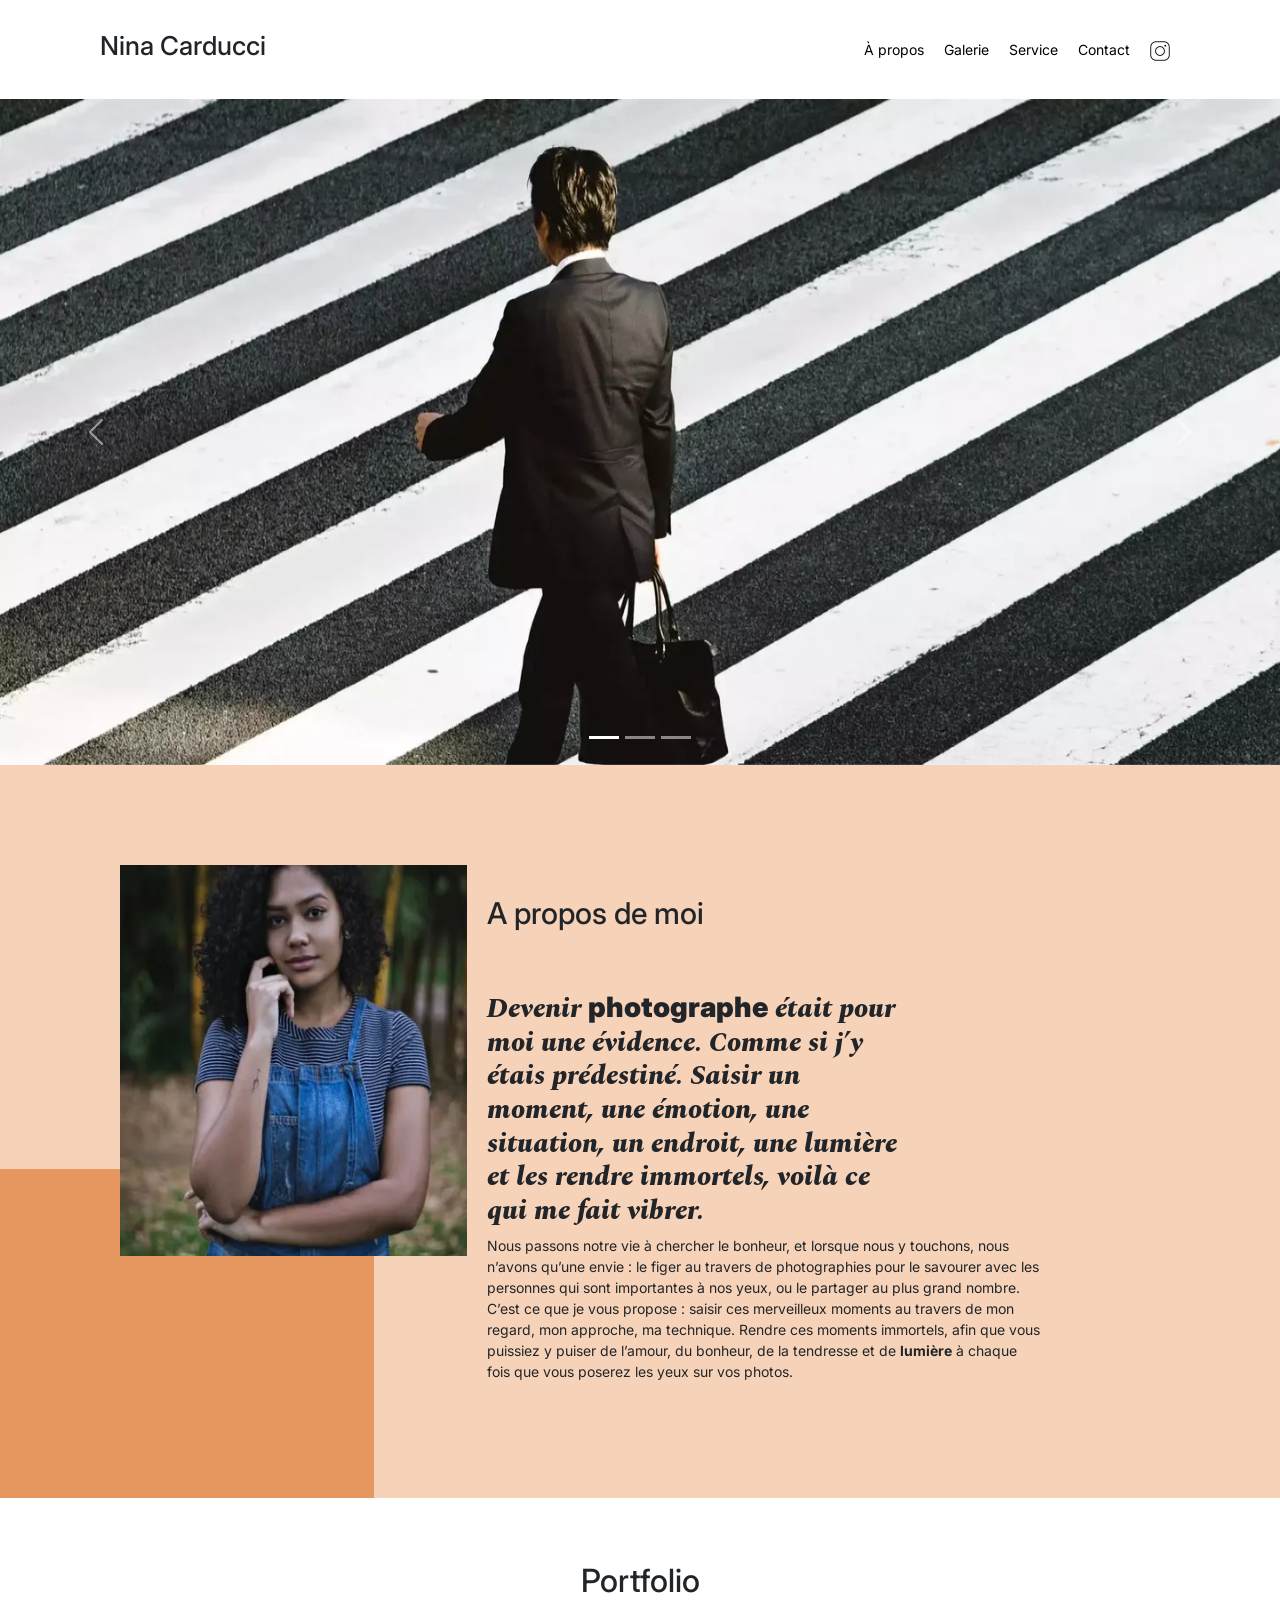
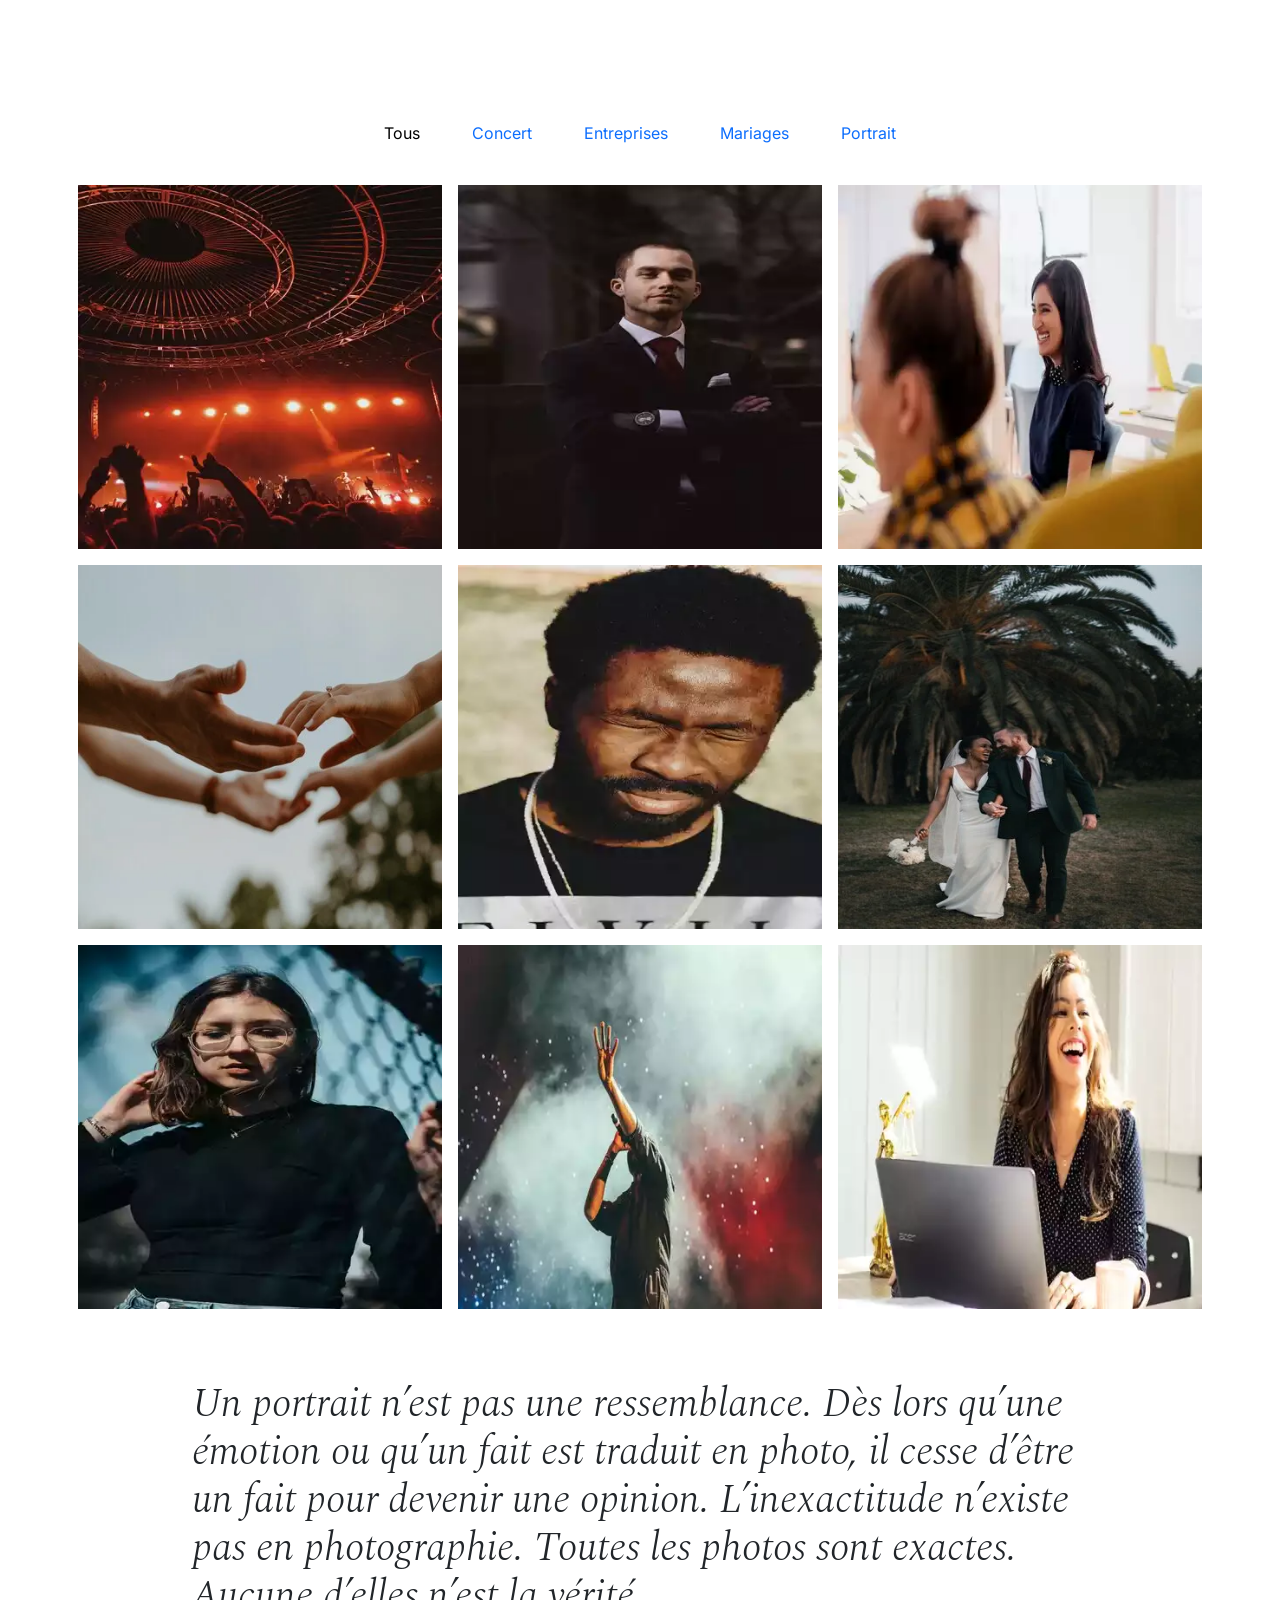
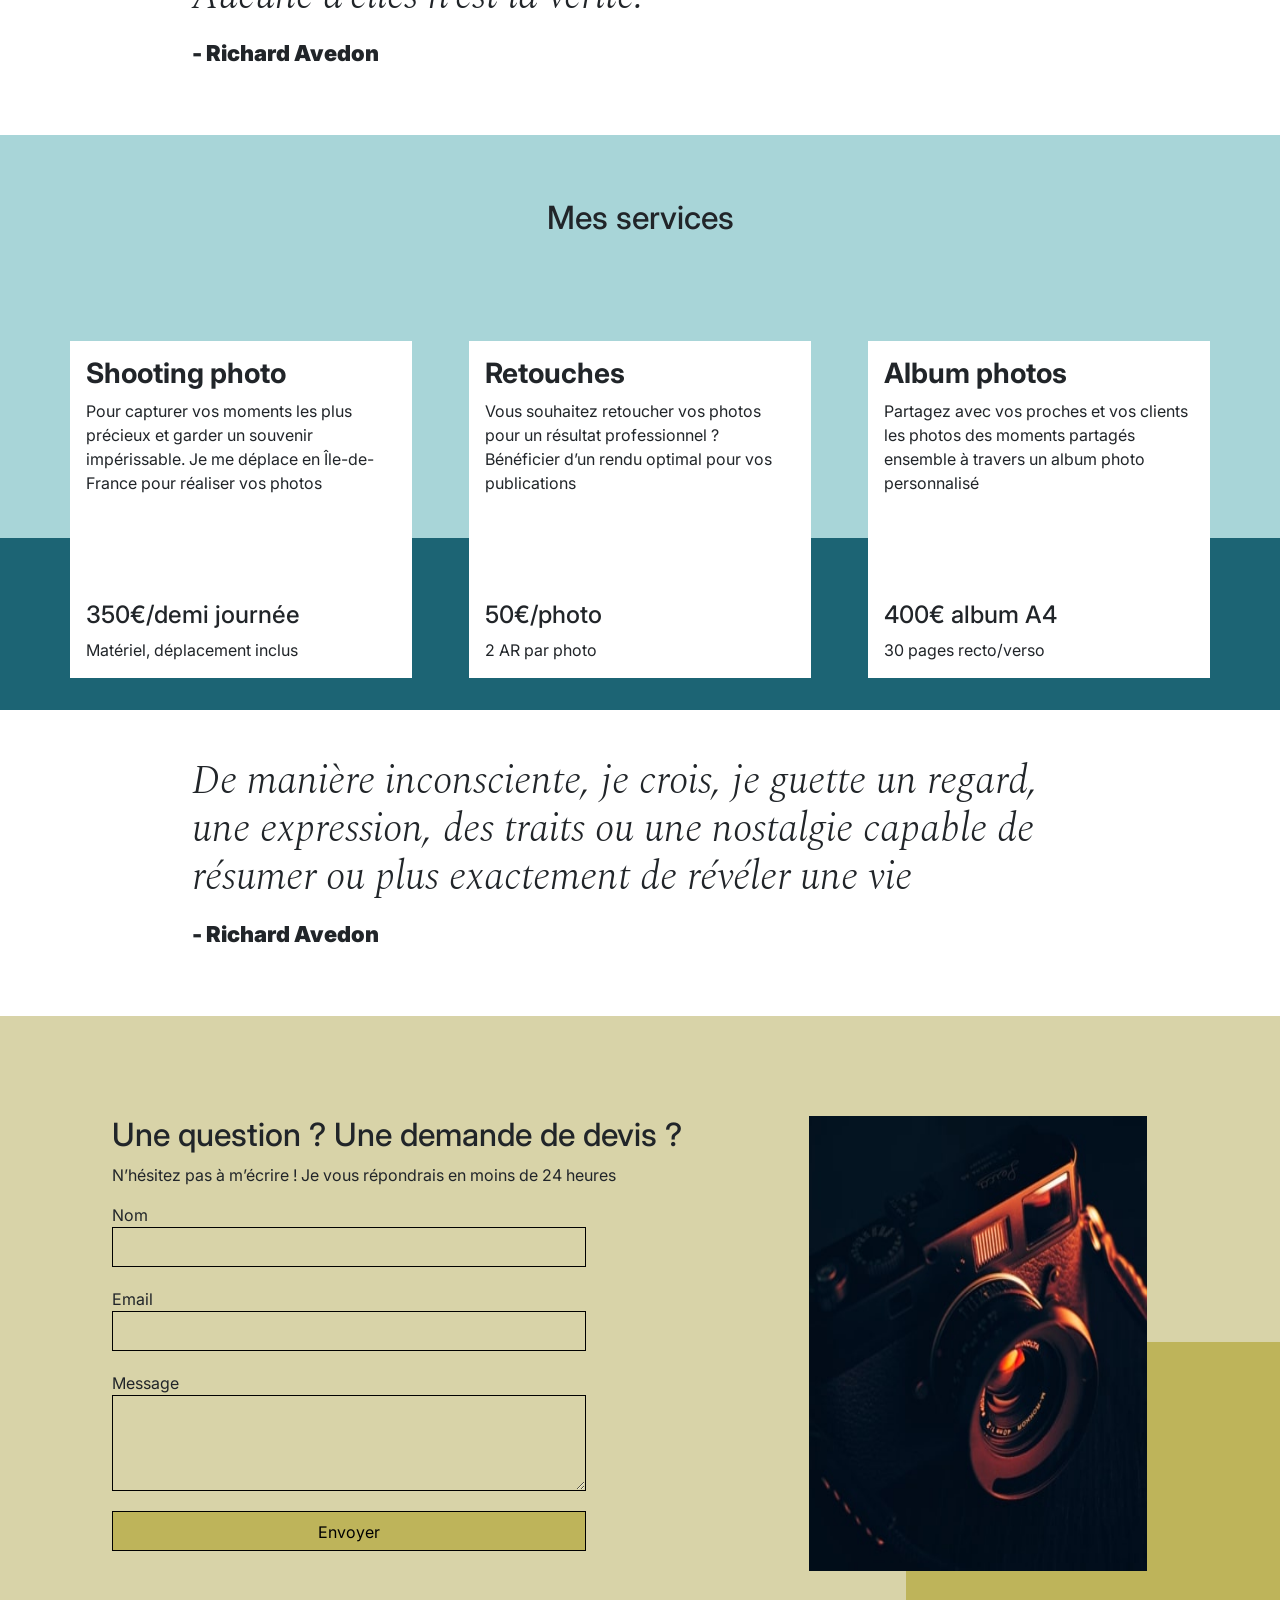
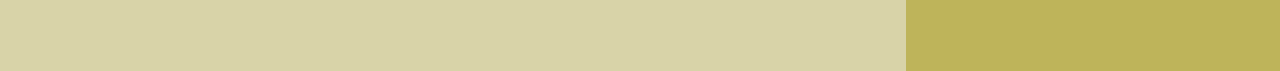
==== commit bfd5c041: "maj webp" ====
--- a/index.html
+++ b/index.html
@@ -14,7 +14,6 @@
 		<script src="./assets/gallery.min.js"></script>
 		<script src="./assets/scripts.min.js"></script>
 		<title>Nina Carducci</title>
-	
 		<!-- Ajout des informations d'adresse et de téléphone en tant que méta-informations -->
 		<meta name="description" content="Nina Carducci - Photographe professionnelle capturant les moments précieux avec passion et créativité. Contactez-nous pour des séances photo uniques et mémorables.">
 		<meta name="address" content="68 avenue Alsace-Lorraine, 33200 Bordeaux">
@@ -88,7 +87,7 @@
 	<!-- ajout main  -->
 	<div id="about">
 		<div class="picture left">
-			<img src="./assets/images/nina.jpg" alt="nina">
+			<img src="./assets/images/nina.webp" alt="nina">
 			<!-- ajout du remplissage alt  -->
 			<!-- modification en jpg  -->
 		</div>
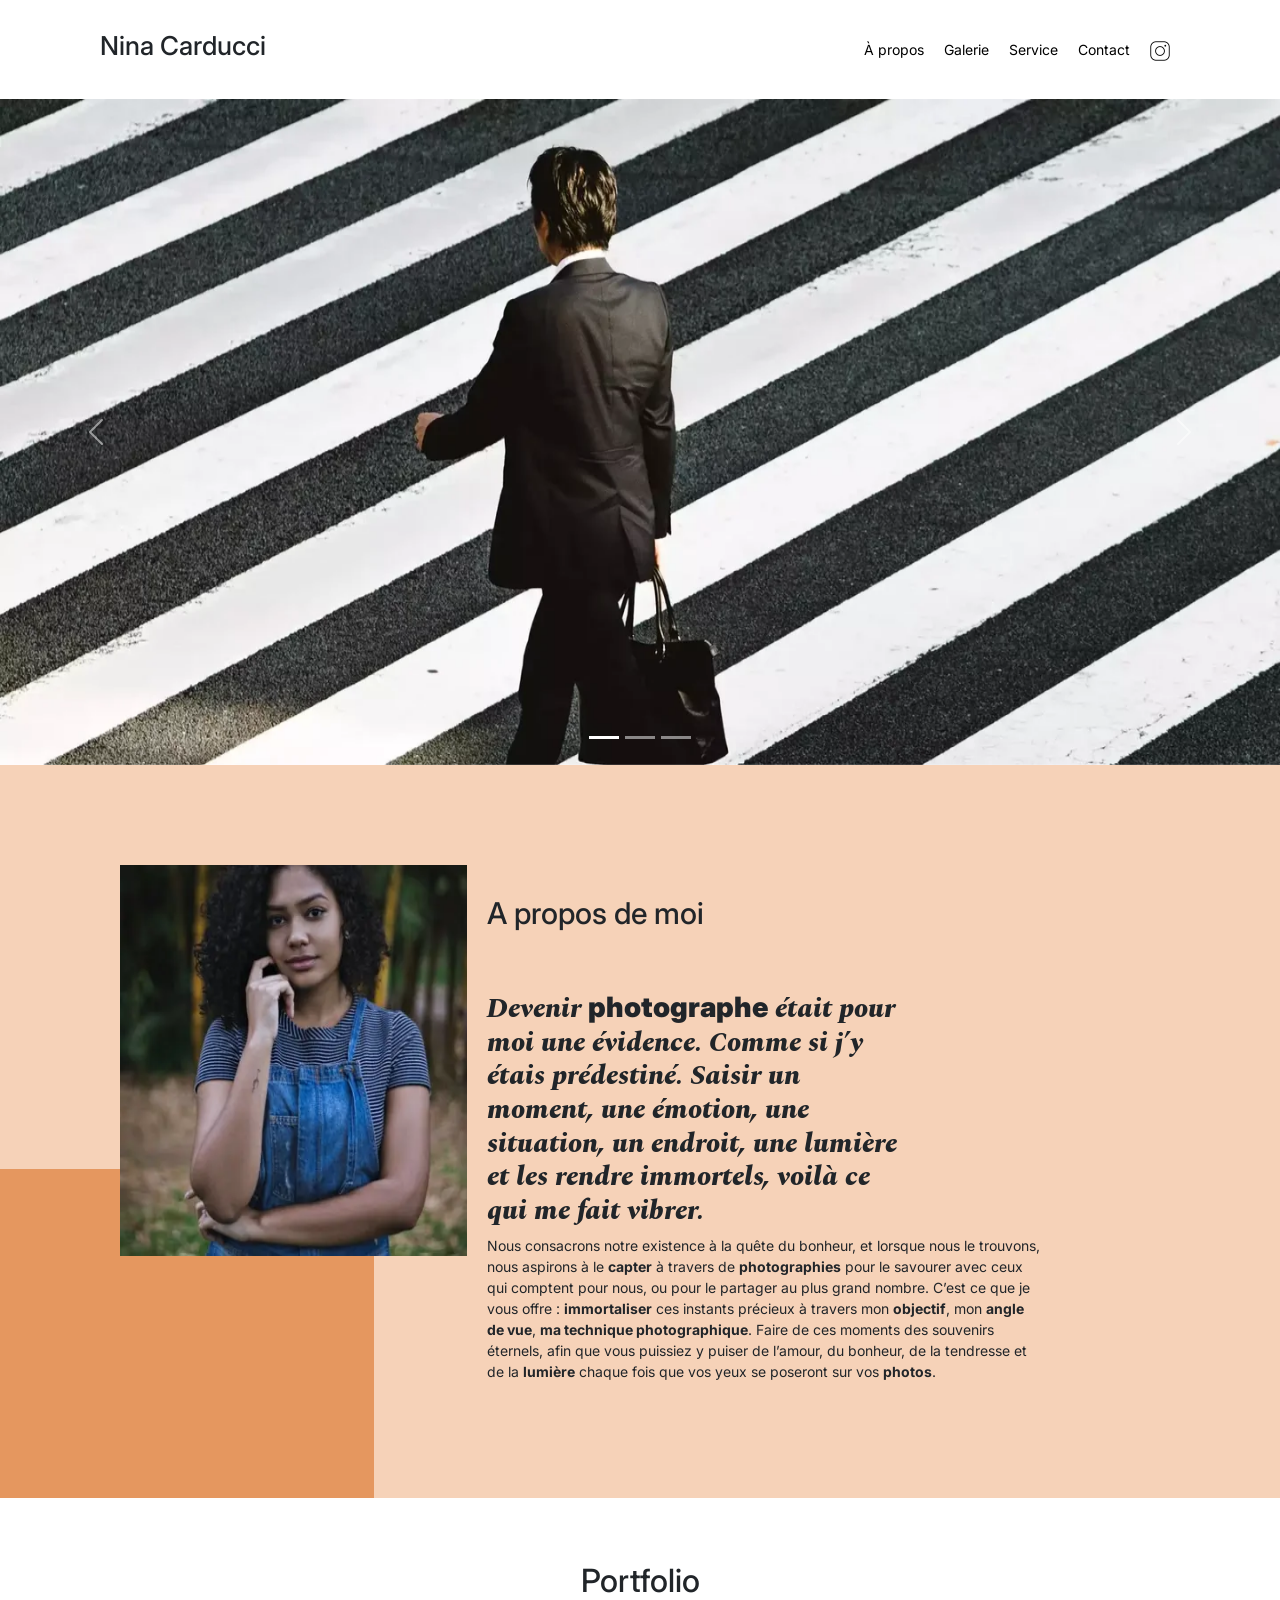
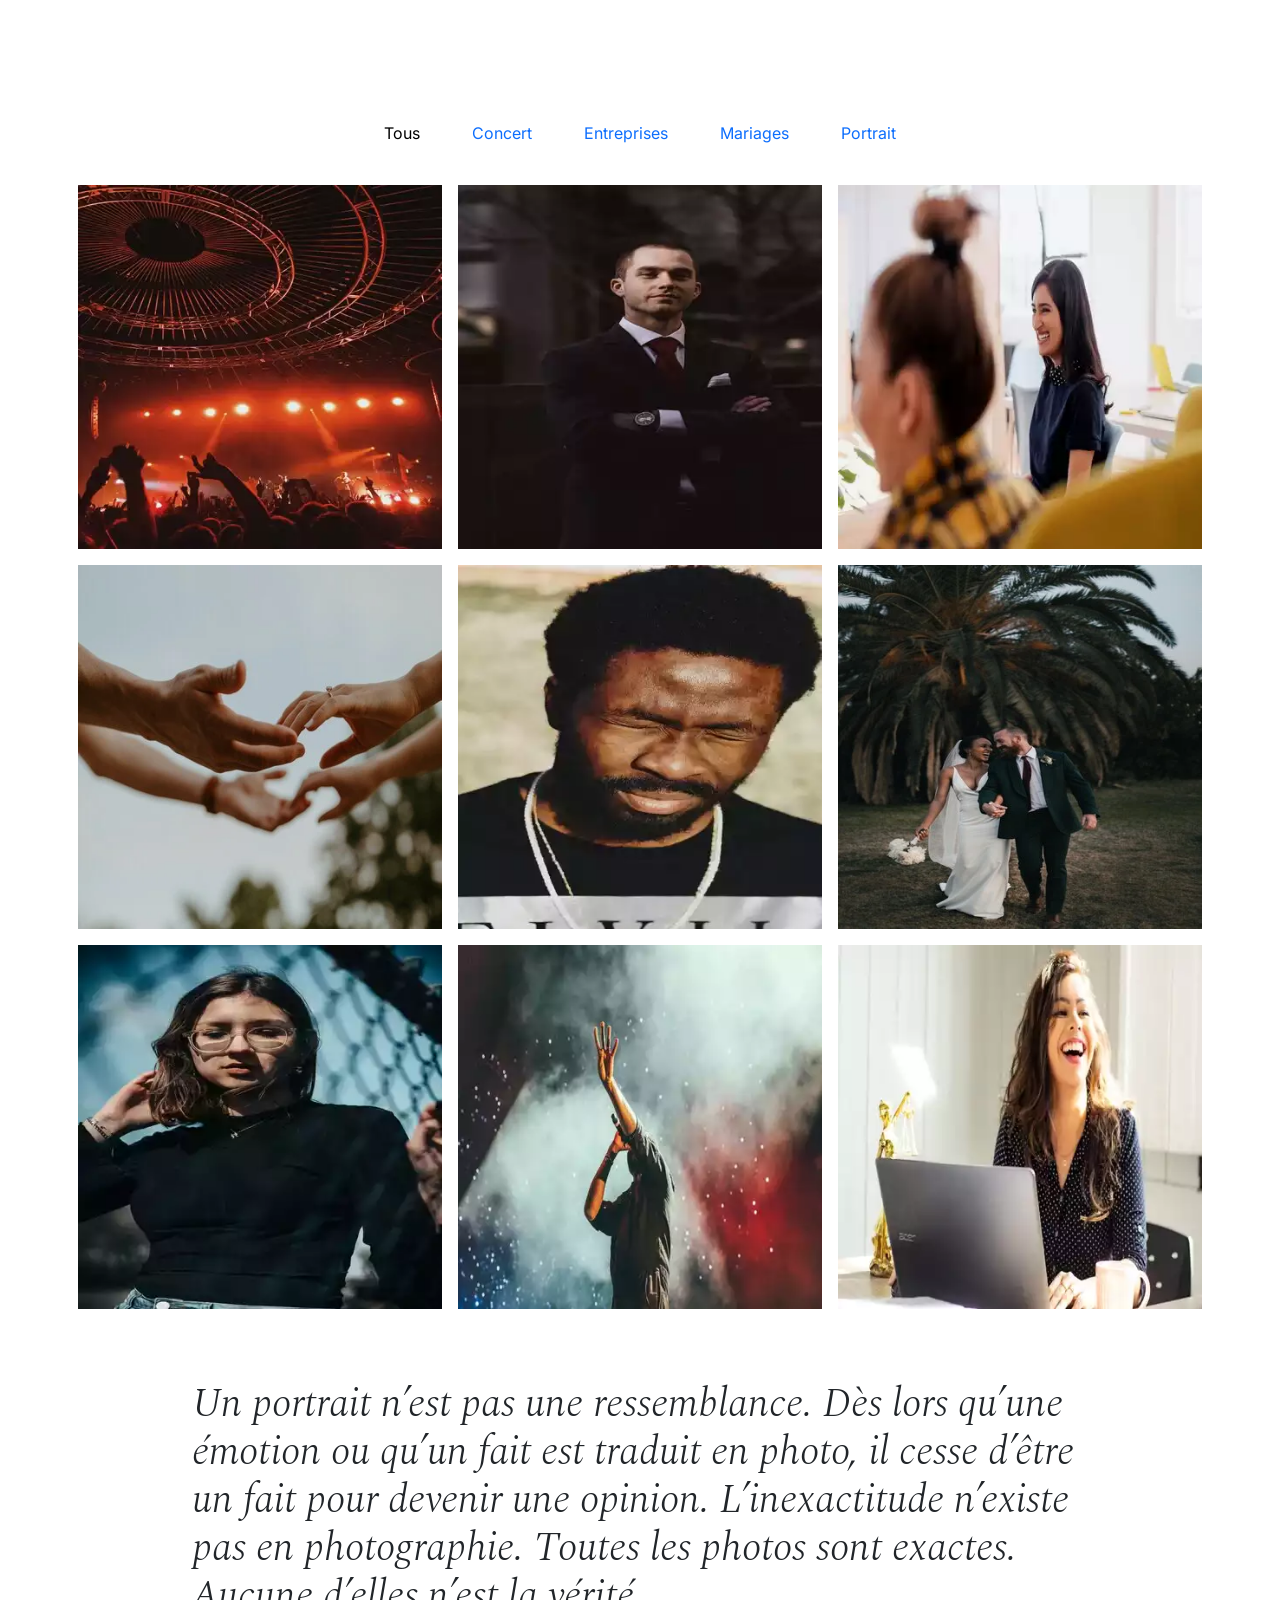
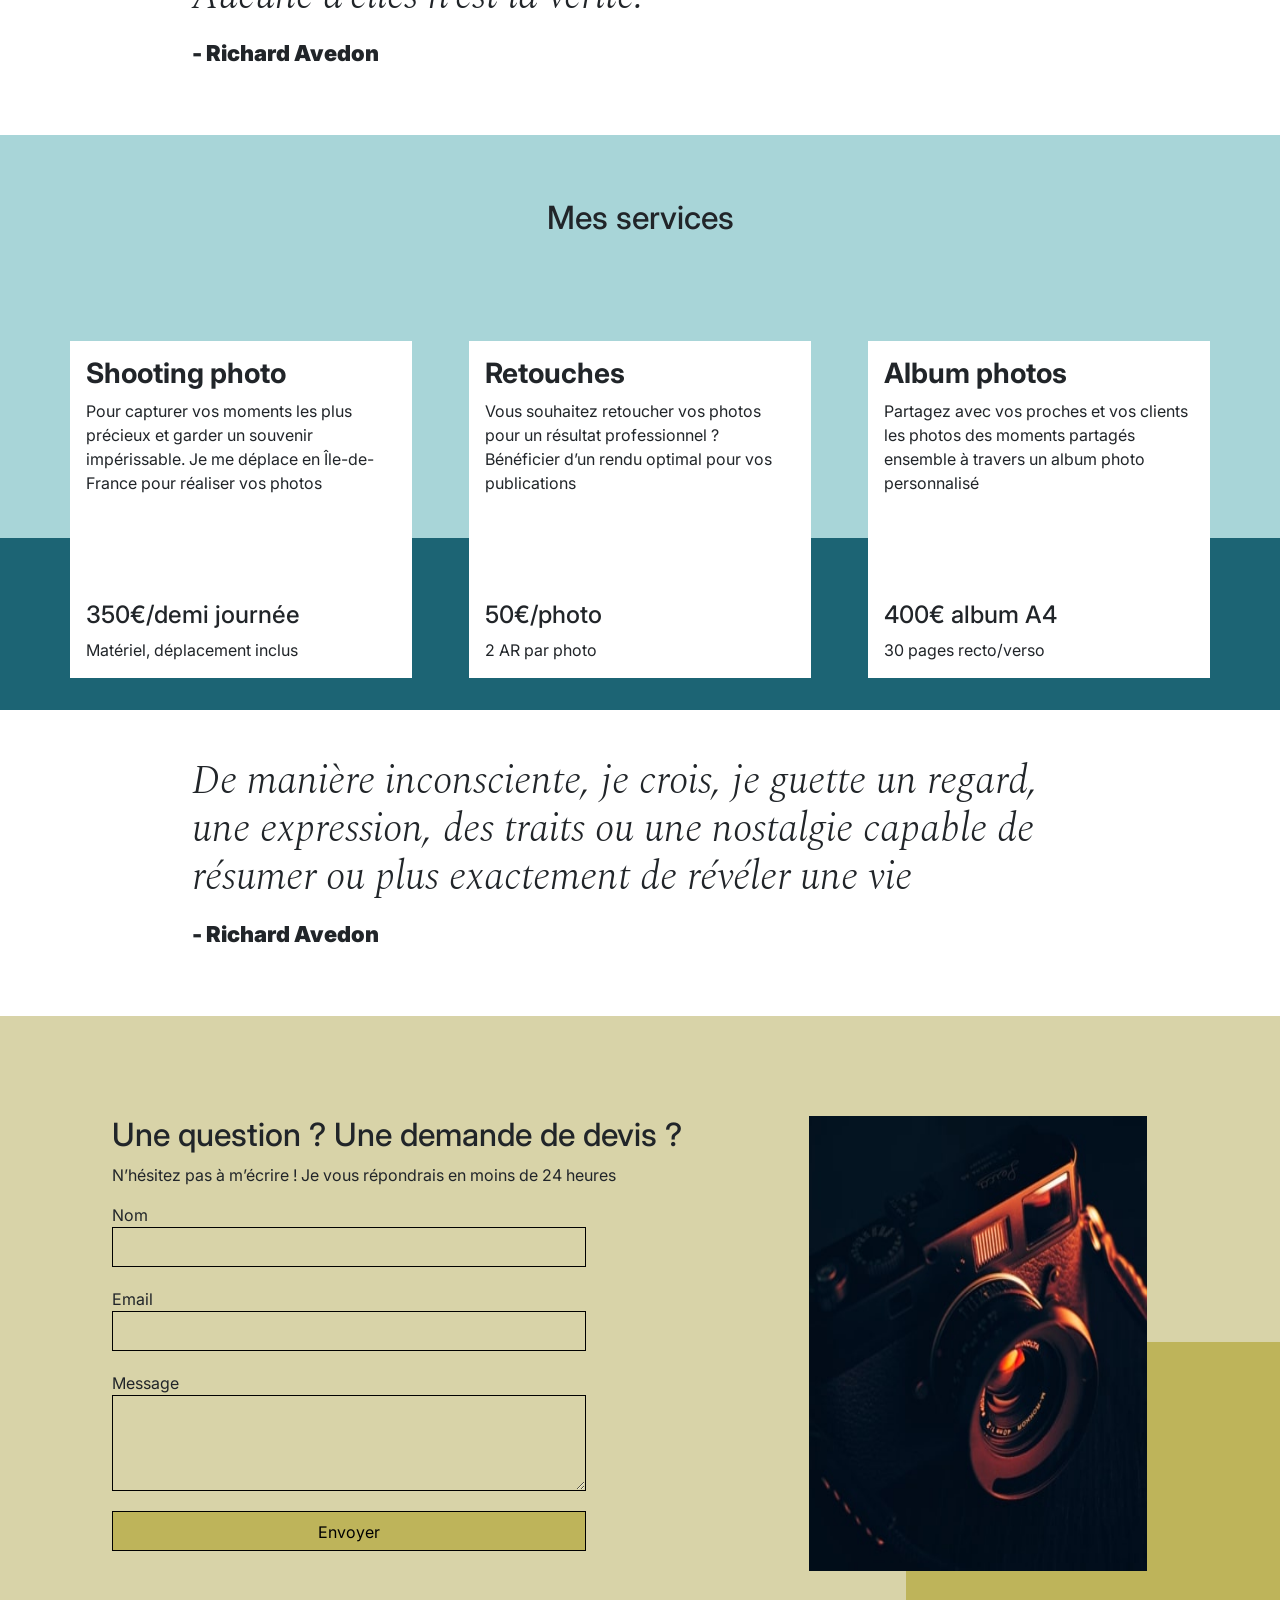
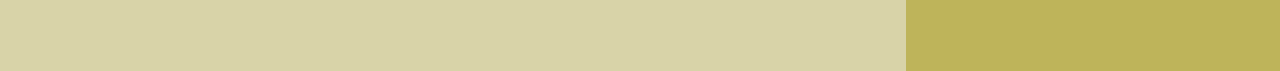
==== commit f2e16937: "finish" ====
--- a/index.html
+++ b/index.html
@@ -97,8 +97,14 @@
 			<!-- Titre de section mis à jour de H6 à H3 -->
 			<h3 class="about-me__introduction">Devenir <strong>photographe</strong> était pour moi une évidence. Comme si j’y étais prédestiné. Saisir un moment, une émotion, une situation, un endroit, une lumière et les rendre immortels, voilà ce qui me fait vibrer.</h3>
 			<!-- Paragraphe principal avec ajout de balises <strong> -->
-			<p>Nous passons notre vie à chercher le bonheur, et lorsque nous y touchons, nous n’avons qu’une envie : le figer au travers de photographies pour le savourer avec les personnes qui sont importantes à nos yeux, ou le partager au plus grand nombre.
-				C’est ce que je vous propose : saisir ces merveilleux moments au travers de mon regard, mon approche, ma technique. Rendre ces moments immortels, afin que vous puissiez y puiser de l’amour, du bonheur, de la tendresse et de <strong>lumière</strong> à chaque fois que vous poserez les yeux sur vos photos.</p>
+			<p>
+				<!-- refonte texte  -->
+				Nous consacrons notre existence à la quête du bonheur, et lorsque nous le trouvons, nous aspirons à le <strong>capter</strong> à travers de <strong>photographies</strong> pour le savourer avec ceux qui comptent pour nous, 
+				ou pour le partager au plus grand nombre. 
+				C’est ce que je vous offre : <strong>immortaliser</strong> ces instants précieux à travers mon <strong>objectif</strong>, 
+				mon <strong>angle de vue</strong>, <strong>ma technique photographique</strong>. Faire de ces moments des souvenirs éternels, 
+				afin que vous puissiez y puiser de l’amour, du bonheur, de la tendresse et de la <strong>lumière</strong> chaque fois que vos yeux se poseront sur vos <strong>photos</strong>.
+			</p>
 		</div>
 	</div>
 
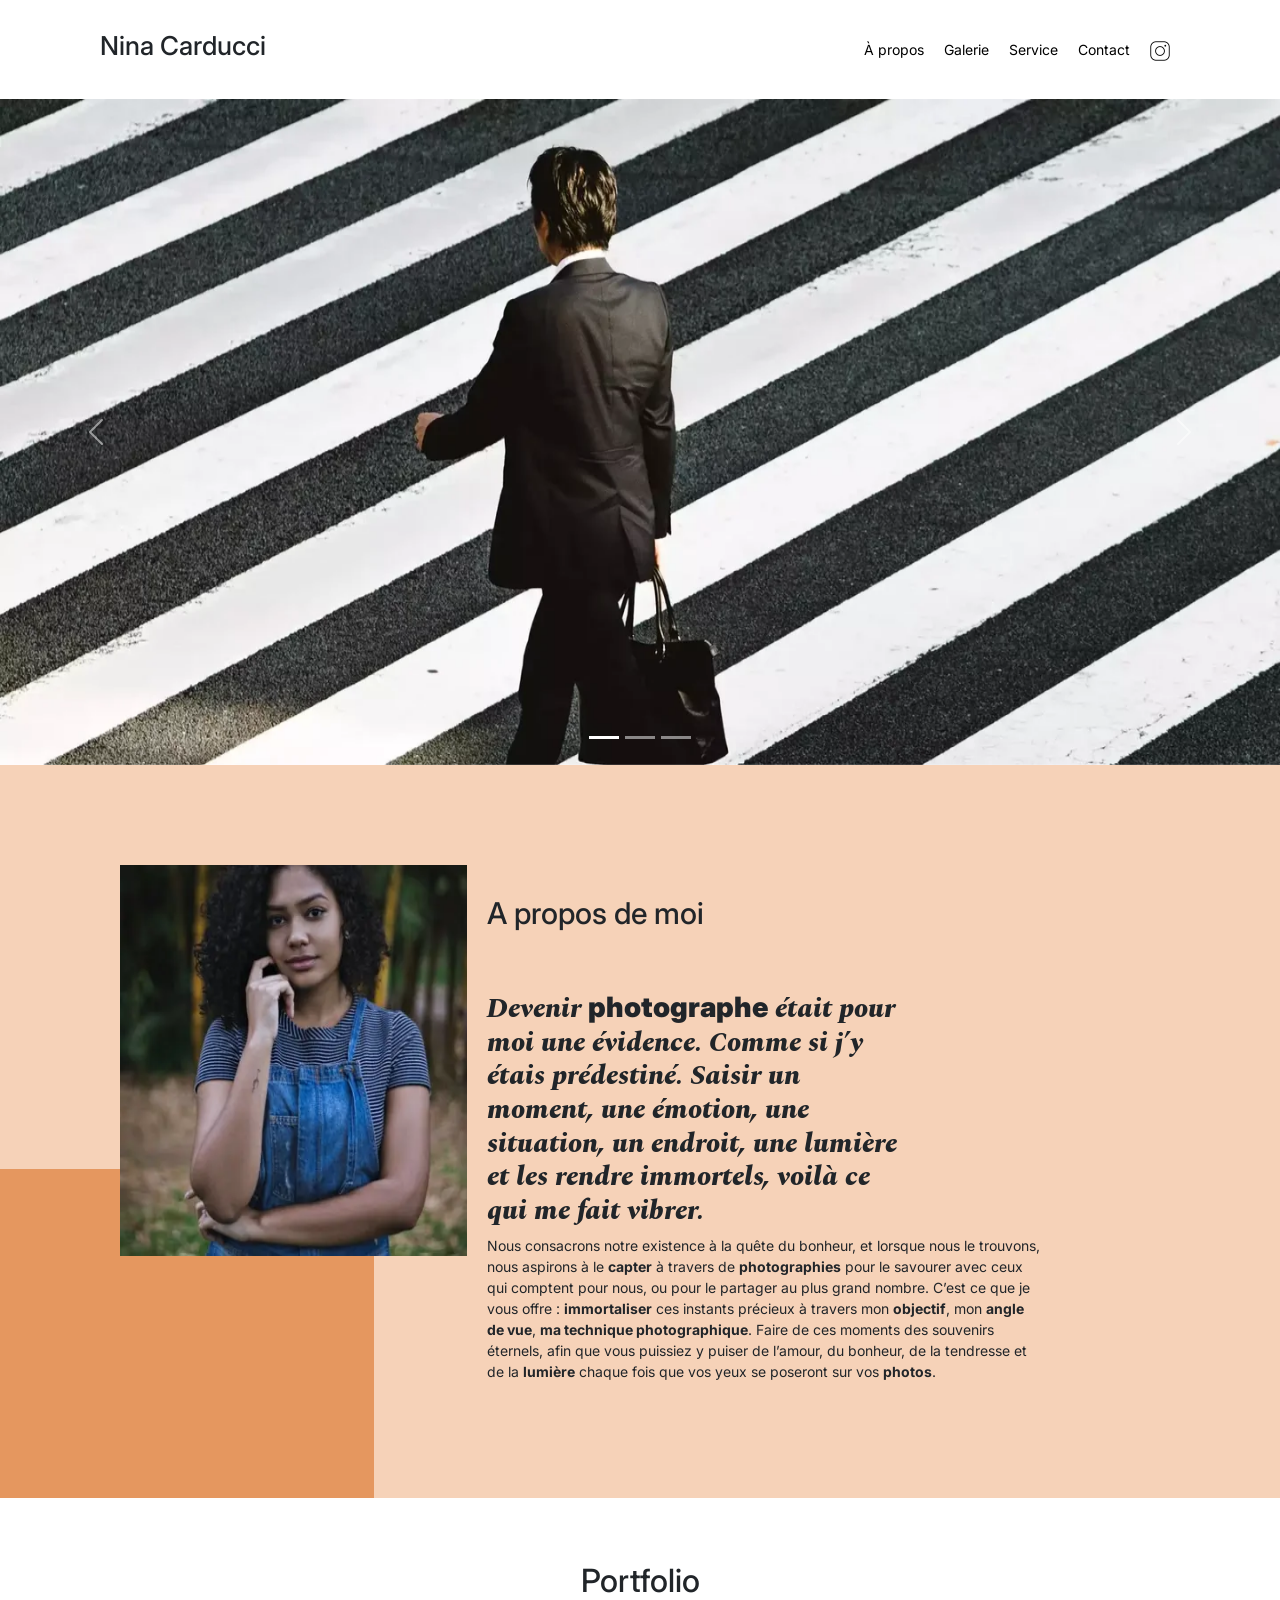
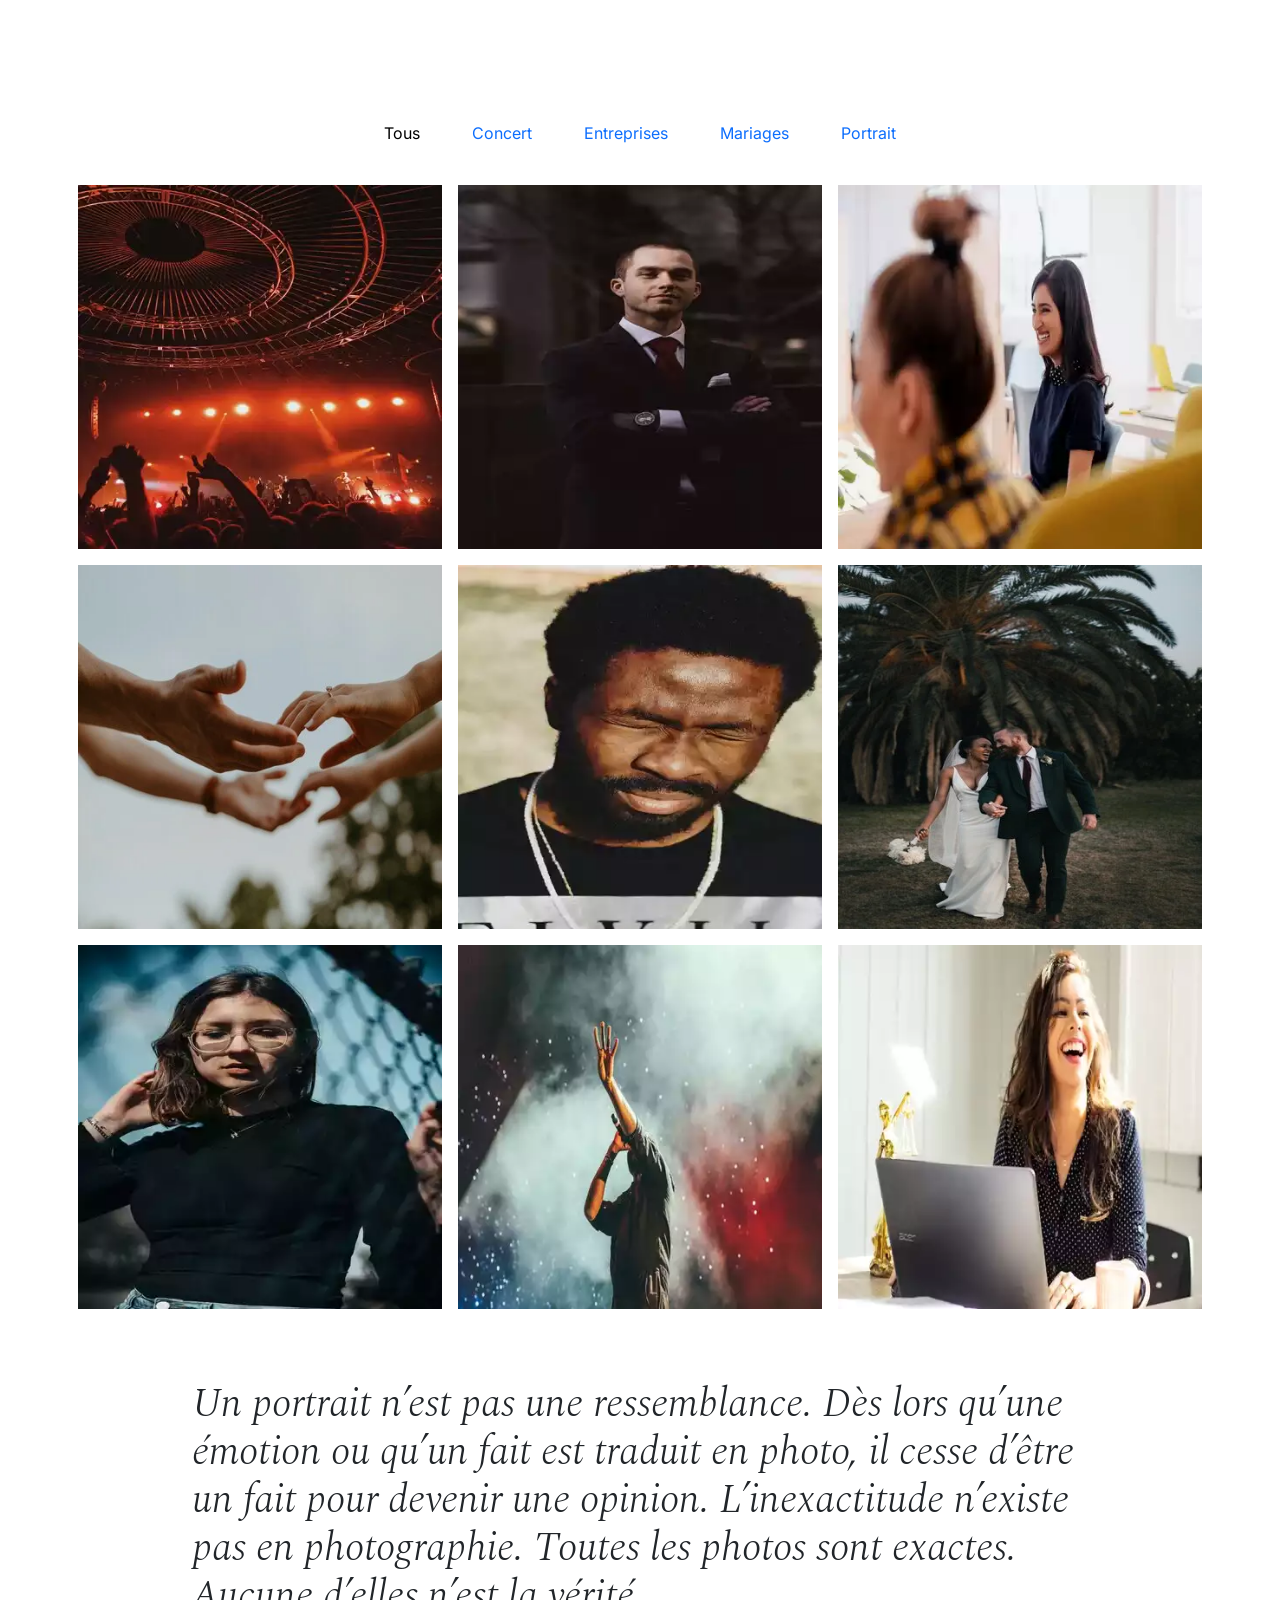
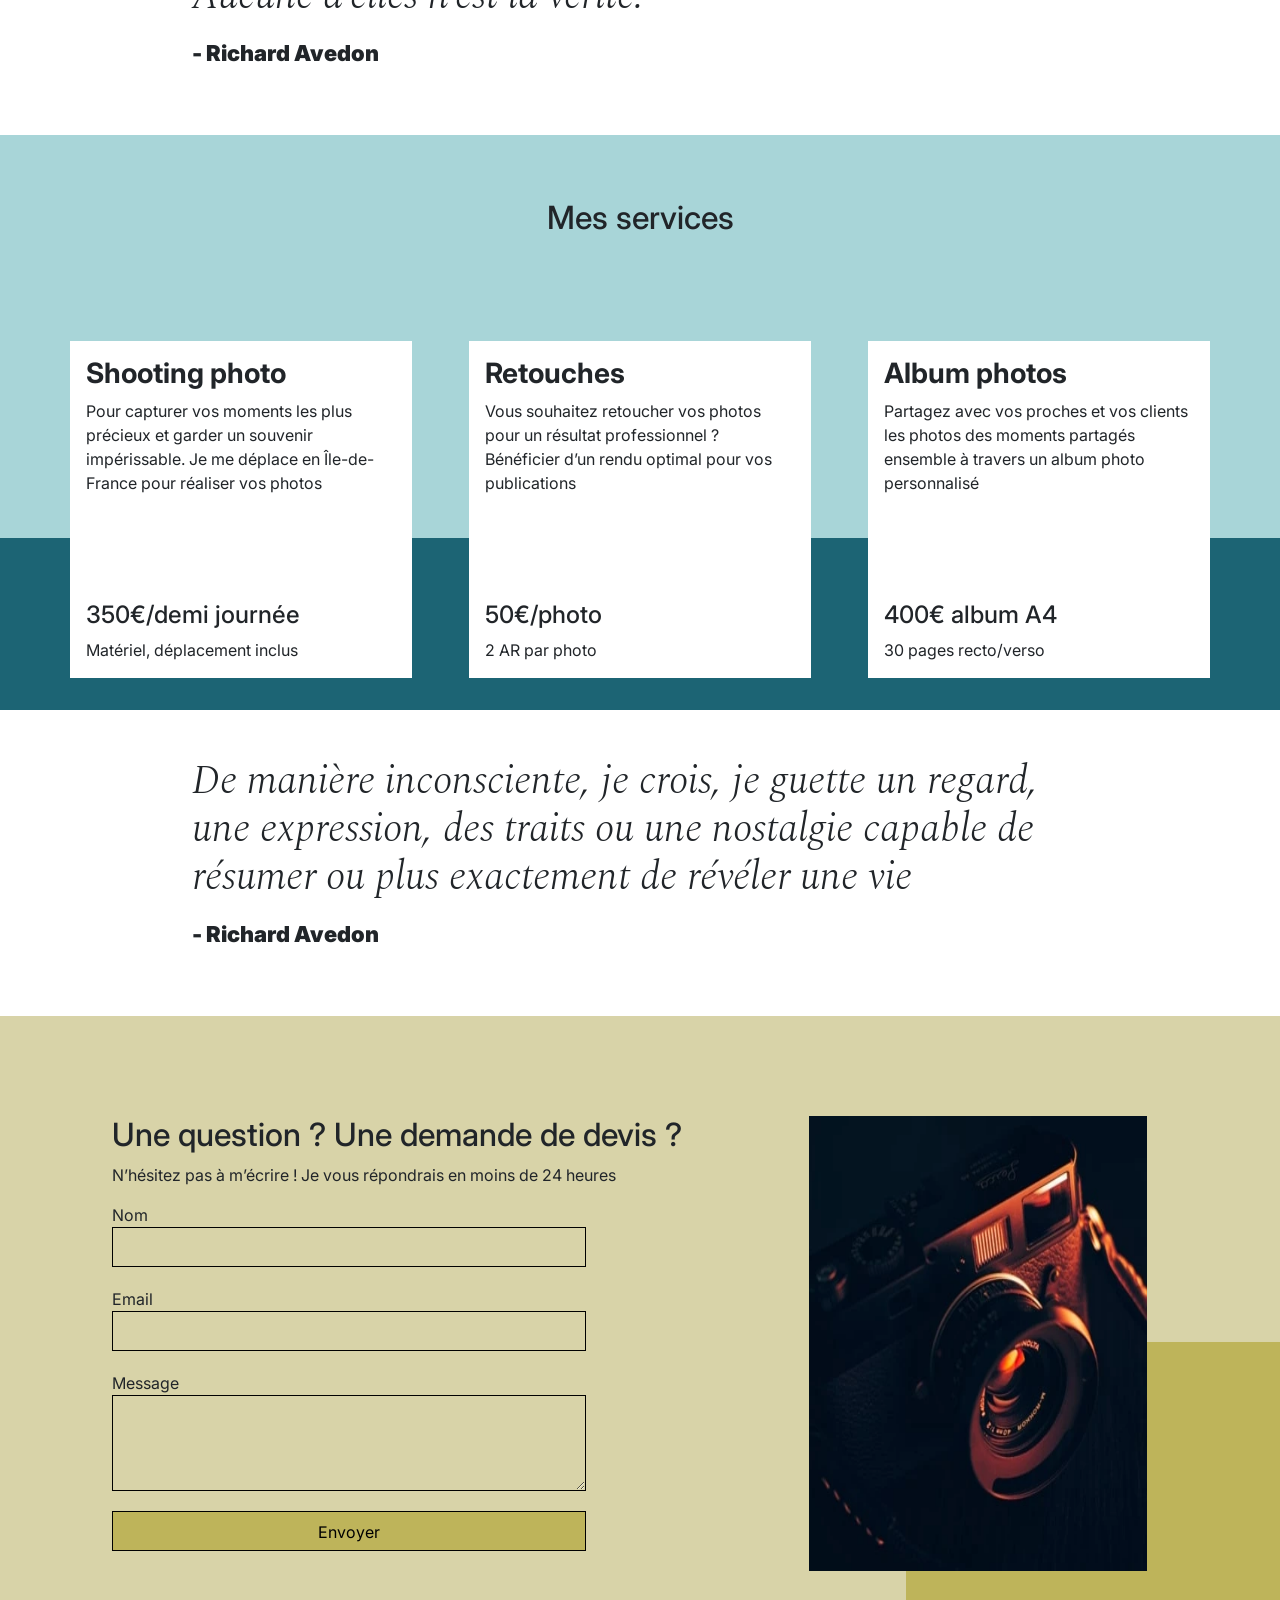
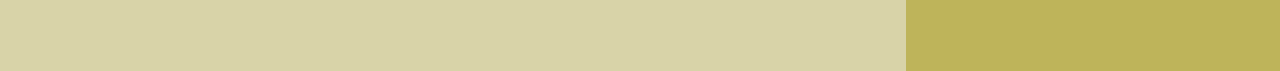
==== commit a6074843: "maj camera" ====
--- a/index.html
+++ b/index.html
@@ -208,7 +208,7 @@
             </form>
         </div>
 		<div class="picture right">
-			<img src="./assets/images/camera.jpg" loading="lazy" alt="Illustration d'une caméra">
+			<img src="./assets/images/camera.webp" loading="lazy" alt="Illustration d'une caméra">
 			<!-- ajout de loading="lazy" -->
 			<!-- ajout du remplissage alt  -->
 			<!-- modification en jpg  -->
